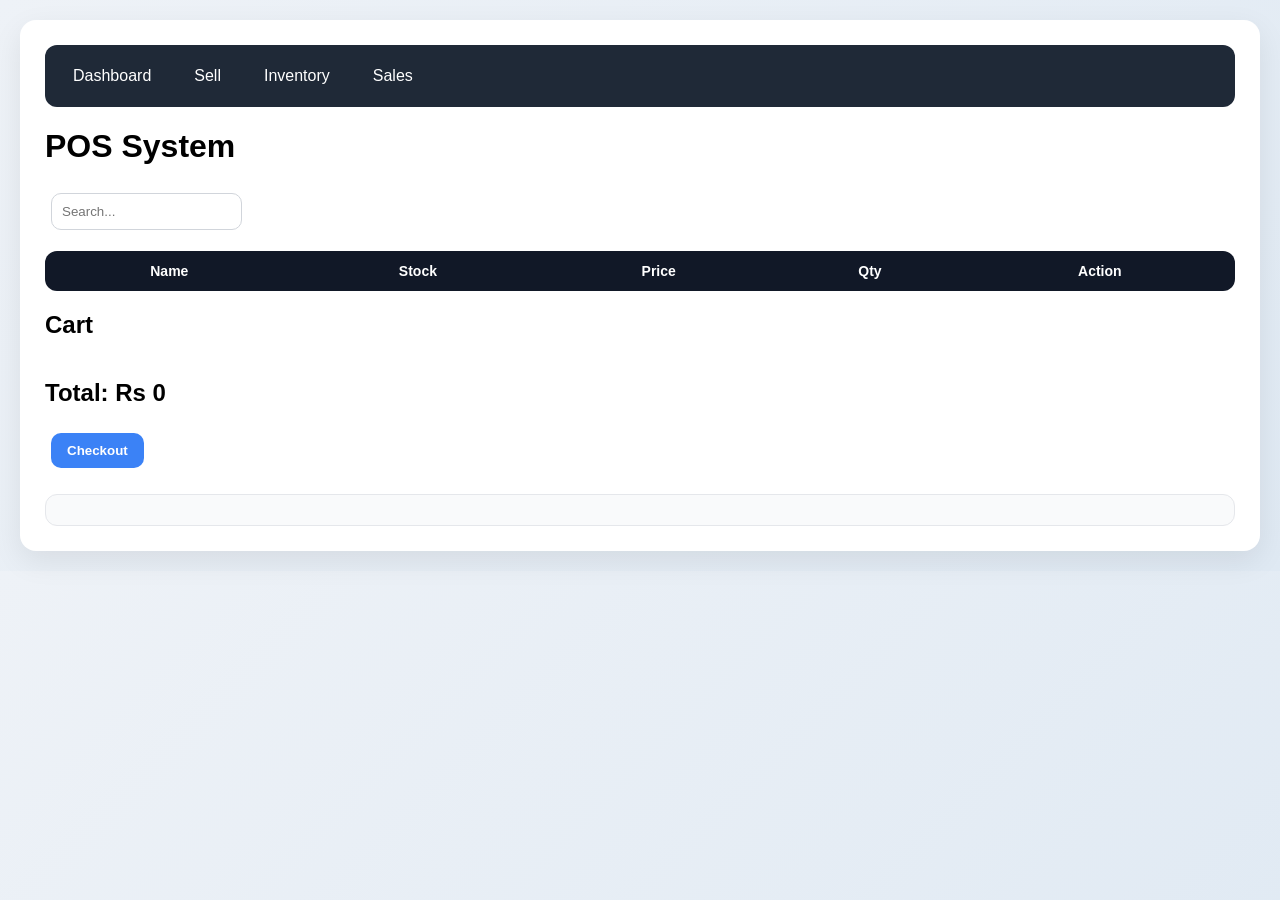
==== index.html @ e0dd8687 "Rename sell.html to index.html" ====
<!DOCTYPE html>
<html>
<head>
    <title>Sell</title>
    <link rel="stylesheet" href="style.css">
</head>
<body>

<div class="container">

    <div class="topnav">
        <a href="dashboard.html">Dashboard</a>
        <a href="sell.html">Sell</a>
        <a href="list.html">Inventory</a>
        <a href="sales.html">Sales</a>
    </div>

    <h1>POS System</h1>

    <input id="search" placeholder="Search..." oninput="searchItems()">

    <table>
        <thead>
            <tr>
                <th>Name</th>
                <th>Stock</th>
                <th>Price</th>
                <th>Qty</th>
                <th>Action</th>
            </tr>
        </thead>
        <tbody id="sellBody"></tbody>
    </table>

    <h2>Cart</h2>
    <table>
        <tbody id="cartBody"></tbody>
    </table>

    <h2 id="grandTotal">Total: Rs 0</h2>

    <button onclick="checkout()">Checkout</button>

    <div id="receipt"></div>

</div>

<script src="script.js"></script>
</body>
</html>
---- style.css ----
body{
    font-family: 'Segoe UI', Arial, sans-serif;
    background: linear-gradient(135deg, #eef2f7, #dfe9f3);
    margin:0;
    padding:20px;
}

/* MAIN CONTAINER */
.container{
    max-width:1200px;
    margin:auto;
    background:#ffffff;
    padding:25px;
    border-radius:16px;
    box-shadow:0 10px 30px rgba(0,0,0,0.08);
}

/* NAVBAR */
.topnav{
    background:#1f2937;
    padding:14px;
    border-radius:12px;
    margin-bottom:20px;
    display:flex;
    gap:15px;
    flex-wrap:wrap;
}

.topnav a{
    color:#ffffff;
    text-decoration:none;
    padding:8px 14px;
    border-radius:8px;
    transition:0.3s;
    font-weight:500;
}

.topnav a:hover{
    background:#3b82f6;
}

/* INPUTS */
input, select{
    padding:10px;
    margin:6px;
    border-radius:10px;
    border:1px solid #d1d5db;
    outline:none;
    transition:0.3s;
}

input:focus, select:focus{
    border-color:#3b82f6;
    box-shadow:0 0 5px rgba(59,130,246,0.3);
}

/* BUTTONS */
button{
    padding:10px 16px;
    margin:6px;
    border:none;
    border-radius:10px;
    cursor:pointer;
    background:#3b82f6;
    color:white;
    font-weight:600;
    transition:0.3s;
}

button:hover{
    background:#2563eb;
    transform:translateY(-2px);
}

/* DASHBOARD CARDS */
.dashboard-grid{
    display:grid;
    grid-template-columns:repeat(auto-fit,minmax(200px,1fr));
    gap:20px;
}

.card{
    background:linear-gradient(145deg,#ffffff,#f3f4f6);
    padding:20px;
    border-radius:14px;
    text-align:center;
    box-shadow:0 6px 18px rgba(0,0,0,0.06);
    transition:0.3s;
}

.card:hover{
    transform:translateY(-5px);
}

/* TABLES */
table{
    width:100%;
    border-collapse:collapse;
    margin-top:15px;
    overflow:hidden;
    border-radius:12px;
}

th{
    background:#111827;
    color:white;
    padding:12px;
    font-size:14px;
}

td{
    padding:12px;
    border-bottom:1px solid #e5e7eb;
    text-align:center;
}

/* ROW HOVER */
tr:hover{
    background:#f3f4f6;
}

/* 🔴 LOW STOCK STYLE (IMPORTANT) */
.low-stock{
    background:#fee2e2 !important;
    color:#b91c1c;
    font-weight:600;
}

/* RECEIPT BOX */
#receipt{
    margin-top:20px;
    padding:15px;
    border-radius:12px;
    background:#f9fafb;
    border:1px solid #e5e7eb;
}

/* SMALL SCREEN */
@media(max-width:700px){
    .topnav{
        flex-direction:column;
    }

    input{
        width:100%;
    }
}
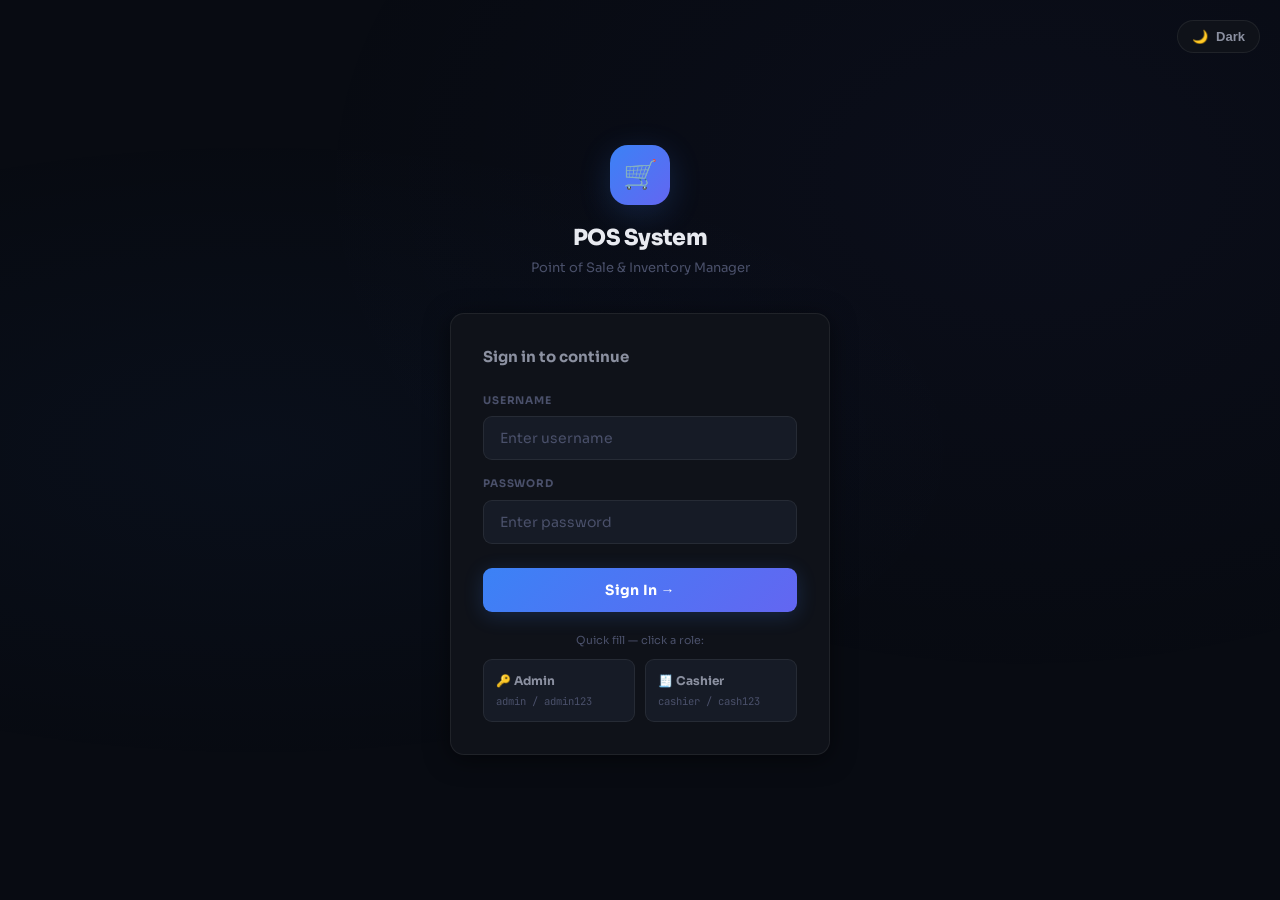
==== commit e3c224f5: "Rename login.html to index.html" ====
--- a/index.html
+++ b/index.html
@@ -1,50 +1,203 @@
-<!DOCTYPE html>
-<html>
-<head>
-    <title>Sell</title>
-    <link rel="stylesheet" href="style.css">
-</head>
-<body>
-
-<div class="container">
-
-    <div class="topnav">
-        <a href="dashboard.html">Dashboard</a>
-        <a href="sell.html">Sell</a>
-        <a href="list.html">Inventory</a>
-        <a href="sales.html">Sales</a>
-    </div>
-
-    <h1>POS System</h1>
-
-    <input id="search" placeholder="Search..." oninput="searchItems()">
-
-    <table>
-        <thead>
-            <tr>
-                <th>Name</th>
-                <th>Stock</th>
-                <th>Price</th>
-                <th>Qty</th>
-                <th>Action</th>
-            </tr>
-        </thead>
-        <tbody id="sellBody"></tbody>
-    </table>
-
-    <h2>Cart</h2>
-    <table>
-        <tbody id="cartBody"></tbody>
-    </table>
-
-    <h2 id="grandTotal">Total: Rs 0</h2>
-
-    <button onclick="checkout()">Checkout</button>
-
-    <div id="receipt"></div>
-
-</div>
-
-<script src="script.js"></script>
-</body>
-</html>
+<!DOCTYPE html>
+<html lang="en">
+<head>
+  <meta charset="UTF-8">
+  <meta name="viewport" content="width=device-width, initial-scale=1.0">
+  <title>POS Login</title>
+  <link rel="stylesheet" href="style.css">
+  <!-- Early theme: prevents flash on page load -->
+  <script>
+    (function(){
+      const t = localStorage.getItem('pos_theme') || 'dark';
+      if (t === 'light') document.documentElement.classList.add('light-early');
+    })();
+  </script>
+  <style>
+    html.light-early body { background: #f0f2f7; }
+
+    body {
+      display: flex; align-items: center; justify-content: center;
+      min-height: 100vh;
+    }
+
+    .login-wrap {
+      width: 100%; max-width: 420px; padding: 20px;
+      animation: pageIn 0.4s cubic-bezier(0.4,0,0.2,1) both;
+    }
+
+    .login-logo { text-align: center; margin-bottom: 36px; }
+
+    .login-logo .logo-box {
+      width: 60px; height: 60px;
+      background: linear-gradient(135deg, var(--accent), var(--accent2));
+      border-radius: 18px;
+      display: flex; align-items: center; justify-content: center;
+      font-size: 28px; margin: 0 auto 16px;
+      box-shadow: 0 8px 32px var(--accent-glow);
+      transition: box-shadow var(--transition);
+    }
+
+    .login-logo h1 { font-size: 22px; font-weight: 800; letter-spacing: -0.02em; }
+    .login-logo p { font-size: 13px; color: var(--text3); margin-top: 4px; }
+
+    .login-card {
+      background: var(--surface); border: 1px solid var(--border);
+      border-radius: var(--radius); padding: 32px;
+      box-shadow: var(--card-shadow);
+      transition: background var(--transition), border-color var(--transition), box-shadow var(--transition);
+    }
+
+    .login-card h2 { font-size: 15px; font-weight: 700; margin-bottom: 24px; color: var(--text2); }
+
+    .input-group { margin-bottom: 16px; }
+    .input-group label {
+      display: block; font-size: 10.5px; font-weight: 700;
+      text-transform: uppercase; letter-spacing: 0.08em;
+      color: var(--text3); margin-bottom: 8px;
+      transition: color var(--transition);
+    }
+    .input-group input { width: 100%; padding: 12px 16px; font-size: 14px; }
+
+    .login-btn {
+      width: 100%; padding: 13px;
+      background: linear-gradient(135deg, var(--accent), var(--accent2));
+      color: white; border: none; border-radius: var(--radius-sm);
+      font-family: 'Sora', sans-serif; font-size: 14px; font-weight: 700;
+      cursor: pointer; margin-top: 8px; transition: all 0.2s;
+      letter-spacing: 0.02em; box-shadow: 0 4px 20px var(--accent-glow);
+    }
+    .login-btn:hover { filter: brightness(1.08); transform: translateY(-1px); box-shadow: 0 8px 28px var(--accent-glow); }
+    .login-btn:active { transform: translateY(0); }
+
+    .login-error {
+      background: rgba(239,68,68,0.1); border: 1px solid rgba(239,68,68,0.25);
+      border-radius: var(--radius-sm); padding: 10px 14px; color: var(--danger);
+      font-size: 13px; margin-bottom: 16px; display: none;
+      animation: pageIn 0.2s ease;
+    }
+    .login-error.show { display: block; }
+
+    .hint-label { font-size: 11px; color: var(--text3); text-align: center; margin-top: 20px; margin-bottom: 10px; }
+
+    .hint-cards { display: grid; grid-template-columns: 1fr 1fr; gap: 10px; }
+
+    .hint-card {
+      background: var(--surface2); border: 1px solid var(--border);
+      border-radius: var(--radius-sm); padding: 12px; cursor: pointer;
+      transition: border-color 0.18s, background 0.18s;
+    }
+    .hint-card:hover { border-color: var(--accent); background: var(--accent-glow); }
+    .hint-card .role-name { font-size: 12px; font-weight: 700; color: var(--text2); margin-bottom: 4px; }
+    .hint-card .role-creds { font-family: 'JetBrains Mono', monospace; font-size: 10.5px; color: var(--text3); }
+
+    .theme-toggle-login {
+      position: fixed; top: 20px; right: 20px;
+      display: flex; align-items: center; gap: 8px;
+      padding: 8px 14px;
+      background: var(--surface); border: 1px solid var(--border);
+      border-radius: 99px; cursor: pointer;
+      transition: all var(--transition);
+      font-size: 13px; font-weight: 600; color: var(--text2);
+    }
+    .theme-toggle-login:hover { border-color: var(--accent); color: var(--accent); }
+
+    @media (max-width: 480px) {
+      .login-card { padding: 22px; }
+      .login-wrap { padding: 16px; }
+      .hint-cards { grid-template-columns: 1fr; }
+    }
+  </style>
+</head>
+<body>
+
+<button class="theme-toggle-login" onclick="toggleThemeLogin()">
+  <span id="themeIcon">🌙</span>
+  <span id="themeLabel">Dark</span>
+</button>
+
+<div class="login-wrap">
+  <div class="login-logo">
+    <div class="logo-box">🛒</div>
+    <h1>POS System</h1>
+    <p>Point of Sale &amp; Inventory Manager</p>
+  </div>
+
+  <div class="login-card">
+    <h2>Sign in to continue</h2>
+    <div class="login-error" id="loginError">Invalid username or password.</div>
+
+    <div class="input-group">
+      <label>Username</label>
+      <input type="text" id="loginId" placeholder="Enter username" autocomplete="username">
+    </div>
+
+    <div class="input-group">
+      <label>Password</label>
+      <input type="password" id="loginPass" placeholder="Enter password" autocomplete="current-password"
+             onkeydown="if(event.key==='Enter') doLogin()">
+    </div>
+
+    <button class="login-btn" onclick="doLogin()">Sign In →</button>
+
+    <div class="hint-label">Quick fill — click a role:</div>
+    <div class="hint-cards">
+      <div class="hint-card" onclick="fillCreds('admin','admin123')">
+        <div class="role-name">🔑 Admin</div>
+        <div class="role-creds">admin / admin123</div>
+      </div>
+      <div class="hint-card" onclick="fillCreds('cashier','cash123')">
+        <div class="role-name">🧾 Cashier</div>
+        <div class="role-creds">cashier / cash123</div>
+      </div>
+    </div>
+  </div>
+</div>
+
+<script src="auth.js"></script>
+<script>
+  // Sync toggle UI on load
+  (function() {
+    const saved = localStorage.getItem('pos_theme') || 'dark';
+    if (saved === 'light') document.body.classList.add('light');
+    syncLoginToggle(saved === 'light');
+  })();
+
+  function syncLoginToggle(isLight) {
+    const icon = document.getElementById('themeIcon');
+    const label = document.getElementById('themeLabel');
+    if (icon) icon.textContent = isLight ? '☀️' : '🌙';
+    if (label) label.textContent = isLight ? 'Light' : 'Dark';
+  }
+
+  function toggleThemeLogin() {
+    const isLight = document.body.classList.toggle('light');
+    localStorage.setItem('pos_theme', isLight ? 'light' : 'dark');
+    syncLoginToggle(isLight);
+  }
+
+  // Redirect if already logged in
+  const existing = authGetUser();
+  if (existing) {
+    window.location.href = existing.role === 'cashier' ? 'sell.html' : 'dashboard.html';
+  }
+
+  function fillCreds(id, pass) {
+    document.getElementById('loginId').value = id;
+    document.getElementById('loginPass').value = pass;
+  }
+
+  function doLogin() {
+    const id = document.getElementById('loginId').value.trim();
+    const pass = document.getElementById('loginPass').value;
+    const err = document.getElementById('loginError');
+    const user = authLogin(id, pass);
+    if (user) {
+      window.location.href = user.role === 'cashier' ? 'sell.html' : 'dashboard.html';
+    } else {
+      err.classList.add('show');
+      setTimeout(() => err.classList.remove('show'), 3000);
+    }
+  }
+</script>
+</body>
+</html>
--- a/style.css
+++ b/style.css
@@ -1,147 +1,731 @@
-body{
-    font-family: 'Segoe UI', Arial, sans-serif;
-    background: linear-gradient(135deg, #eef2f7, #dfe9f3);
-    margin:0;
-    padding:20px;
-}
-
-/* MAIN CONTAINER */
-.container{
-    max-width:1200px;
-    margin:auto;
-    background:#ffffff;
-    padding:25px;
-    border-radius:16px;
-    box-shadow:0 10px 30px rgba(0,0,0,0.08);
-}
-
-/* NAVBAR */
-.topnav{
-    background:#1f2937;
-    padding:14px;
-    border-radius:12px;
-    margin-bottom:20px;
-    display:flex;
-    gap:15px;
-    flex-wrap:wrap;
-}
-
-.topnav a{
-    color:#ffffff;
-    text-decoration:none;
-    padding:8px 14px;
-    border-radius:8px;
-    transition:0.3s;
-    font-weight:500;
-}
-
-.topnav a:hover{
-    background:#3b82f6;
-}
-
-/* INPUTS */
-input, select{
-    padding:10px;
-    margin:6px;
-    border-radius:10px;
-    border:1px solid #d1d5db;
-    outline:none;
-    transition:0.3s;
-}
-
-input:focus, select:focus{
-    border-color:#3b82f6;
-    box-shadow:0 0 5px rgba(59,130,246,0.3);
-}
-
-/* BUTTONS */
-button{
-    padding:10px 16px;
-    margin:6px;
-    border:none;
-    border-radius:10px;
-    cursor:pointer;
-    background:#3b82f6;
-    color:white;
-    font-weight:600;
-    transition:0.3s;
-}
-
-button:hover{
-    background:#2563eb;
-    transform:translateY(-2px);
-}
-
-/* DASHBOARD CARDS */
-.dashboard-grid{
-    display:grid;
-    grid-template-columns:repeat(auto-fit,minmax(200px,1fr));
-    gap:20px;
-}
-
-.card{
-    background:linear-gradient(145deg,#ffffff,#f3f4f6);
-    padding:20px;
-    border-radius:14px;
-    text-align:center;
-    box-shadow:0 6px 18px rgba(0,0,0,0.06);
-    transition:0.3s;
-}
-
-.card:hover{
-    transform:translateY(-5px);
-}
-
-/* TABLES */
-table{
-    width:100%;
-    border-collapse:collapse;
-    margin-top:15px;
-    overflow:hidden;
-    border-radius:12px;
-}
-
-th{
-    background:#111827;
-    color:white;
-    padding:12px;
-    font-size:14px;
-}
-
-td{
-    padding:12px;
-    border-bottom:1px solid #e5e7eb;
-    text-align:center;
-}
-
-/* ROW HOVER */
-tr:hover{
-    background:#f3f4f6;
-}
-
-/* 🔴 LOW STOCK STYLE (IMPORTANT) */
-.low-stock{
-    background:#fee2e2 !important;
-    color:#b91c1c;
-    font-weight:600;
-}
-
-/* RECEIPT BOX */
-#receipt{
-    margin-top:20px;
-    padding:15px;
-    border-radius:12px;
-    background:#f9fafb;
-    border:1px solid #e5e7eb;
-}
-
-/* SMALL SCREEN */
-@media(max-width:700px){
-    .topnav{
-        flex-direction:column;
-    }
-
-    input{
-        width:100%;
-    }
-}+@import url('https://fonts.googleapis.com/css2?family=Sora:wght@300;400;500;600;700&family=JetBrains+Mono:wght@400;500&display=swap');
+
+/* ─── EARLY THEME FLASH PREVENTION ─── */
+html.light-early body,
+html.light-early {
+  background: #f0f2f7 !important;
+  color: #0f1219 !important;
+}
+
+/* ─── THEME TOKENS ─── */
+:root {
+  --bg: #080b12;
+  --bg-pattern: radial-gradient(ellipse at 20% 50%, rgba(59,130,246,0.04) 0%, transparent 50%),
+                radial-gradient(ellipse at 80% 20%, rgba(99,102,241,0.04) 0%, transparent 50%);
+  --surface: #0f1219;
+  --surface2: #161b26;
+  --surface3: #1d2333;
+  --border: rgba(255,255,255,0.07);
+  --border-hover: rgba(255,255,255,0.14);
+  --accent: #3b82f6;
+  --accent2: #6366f1;
+  --accent-glow: rgba(59,130,246,0.2);
+  --success: #10b981;
+  --danger: #ef4444;
+  --warn: #f59e0b;
+  --text: #e8eaf0;
+  --text2: #8b90a0;
+  --text3: #4a506a;
+  --card-shadow: 0 4px 24px rgba(0,0,0,0.5);
+  --radius: 14px;
+  --radius-sm: 9px;
+  --sidebar-w: 236px;
+  --topbar-h: 64px;
+  --transition: 0.22s cubic-bezier(0.4,0,0.2,1);
+}
+
+/* ─── LIGHT MODE ─── */
+body.light {
+  --bg: #f0f2f7;
+  --bg-pattern: radial-gradient(ellipse at 20% 50%, rgba(59,130,246,0.06) 0%, transparent 50%);
+  --surface: #ffffff;
+  --surface2: #f4f6fb;
+  --surface3: #eaecf5;
+  --border: rgba(0,0,0,0.08);
+  --border-hover: rgba(0,0,0,0.15);
+  --accent: #2563eb;
+  --accent2: #4f46e5;
+  --accent-glow: rgba(37,99,235,0.15);
+  --success: #059669;
+  --danger: #dc2626;
+  --warn: #d97706;
+  --text: #0f1219;
+  --text2: #4b5468;
+  --text3: #9aa2b8;
+  --card-shadow: 0 2px 16px rgba(0,0,0,0.08);
+}
+
+*, *::before, *::after { box-sizing: border-box; margin: 0; padding: 0; }
+html { scroll-behavior: smooth; }
+
+body {
+  font-family: 'Sora', sans-serif;
+  background: var(--bg);
+  color: var(--text);
+  min-height: 100vh;
+  line-height: 1.5;
+  transition: background var(--transition), color var(--transition);
+}
+
+body::before {
+  content: '';
+  position: fixed; inset: 0;
+  background: var(--bg-pattern);
+  pointer-events: none; z-index: 0;
+}
+
+/* ─── SCROLLBAR ─── */
+::-webkit-scrollbar { width: 5px; height: 5px; }
+::-webkit-scrollbar-track { background: transparent; }
+::-webkit-scrollbar-thumb { background: var(--border-hover); border-radius: 99px; }
+::-webkit-scrollbar-thumb:hover { background: var(--text3); }
+
+/* ─── LAYOUT ─── */
+.app-shell { display: flex; min-height: 100vh; position: relative; z-index: 1; }
+
+/* ─── SIDEBAR OVERLAY ─── */
+.sidebar-overlay {
+  display: none;
+  position: fixed; inset: 0;
+  background: rgba(0,0,0,0.55);
+  z-index: 99;
+  backdrop-filter: blur(3px);
+  opacity: 0;
+  transition: opacity var(--transition);
+}
+.sidebar-overlay.active { opacity: 1; }
+
+/* ─── SIDEBAR ─── */
+.sidebar {
+  width: var(--sidebar-w);
+  flex-shrink: 0;
+  background: var(--surface);
+  border-right: 1px solid var(--border);
+  display: flex;
+  flex-direction: column;
+  position: fixed;
+  top: 0; left: 0; bottom: 0;
+  z-index: 100;
+  transition: transform var(--transition), box-shadow var(--transition), background var(--transition), border-color var(--transition);
+  will-change: transform;
+}
+
+.sidebar-logo {
+  padding: 24px 20px 18px;
+  border-bottom: 1px solid var(--border);
+  display: flex; align-items: center; gap: 12px;
+  transition: border-color var(--transition);
+  flex-shrink: 0;
+}
+
+.logo-icon {
+  width: 38px; height: 38px;
+  background: linear-gradient(135deg, var(--accent), var(--accent2));
+  border-radius: 11px;
+  display: flex; align-items: center; justify-content: center;
+  font-size: 18px; flex-shrink: 0;
+  box-shadow: 0 4px 16px var(--accent-glow);
+  transition: box-shadow var(--transition);
+}
+
+.sidebar-logo-text h2 { font-size: 14px; font-weight: 700; letter-spacing: 0.02em; color: var(--text); transition: color var(--transition); }
+.sidebar-logo-text p { font-size: 10.5px; color: var(--text3); font-family: 'JetBrains Mono', monospace; margin-top: 1px; transition: color var(--transition); }
+
+.sidebar-nav {
+  flex: 1; padding: 14px 10px;
+  display: flex; flex-direction: column; gap: 2px;
+  overflow-y: auto;
+}
+
+.nav-label {
+  font-size: 9.5px; font-weight: 700;
+  text-transform: uppercase; letter-spacing: 0.12em;
+  color: var(--text3); padding: 10px 12px 5px;
+  transition: color var(--transition);
+}
+
+.nav-link {
+  display: flex; align-items: center; gap: 10px;
+  padding: 10px 13px; border-radius: var(--radius-sm);
+  color: var(--text2); text-decoration: none;
+  font-size: 13.5px; font-weight: 500;
+  transition: background var(--transition), color var(--transition), transform 0.15s;
+  cursor: pointer; border: none; background: none;
+  width: 100%; text-align: left; position: relative; overflow: hidden;
+}
+
+.nav-link .icon { font-size: 16px; flex-shrink: 0; transition: transform 0.2s; }
+
+.nav-link::before {
+  content: ''; position: absolute;
+  left: 0; top: 50%; transform: translateY(-50%);
+  width: 3px; height: 0;
+  background: linear-gradient(to bottom, var(--accent), var(--accent2));
+  border-radius: 0 3px 3px 0;
+  transition: height var(--transition);
+}
+
+.nav-link:hover { background: rgba(59,130,246,0.08); color: var(--text); }
+.nav-link:hover .icon { transform: translateX(1px); }
+.nav-link.active { background: rgba(59,130,246,0.12); color: var(--accent); font-weight: 600; }
+.nav-link.active::before { height: 60%; }
+
+.sidebar-footer {
+  padding: 14px 10px;
+  border-top: 1px solid var(--border);
+  transition: border-color var(--transition);
+  flex-shrink: 0;
+}
+
+/* ─── THEME TOGGLE ─── */
+.theme-toggle-wrap {
+  padding: 10px;
+  border-bottom: 1px solid var(--border);
+  transition: border-color var(--transition);
+  flex-shrink: 0;
+}
+
+.theme-toggle {
+  display: flex; align-items: center; gap: 10px;
+  padding: 9px 13px; border-radius: var(--radius-sm);
+  cursor: pointer; border: 1px solid var(--border);
+  background: var(--surface2); width: 100%;
+  transition: all var(--transition);
+}
+.theme-toggle:hover { border-color: var(--accent); background: var(--accent-glow); }
+
+.toggle-track {
+  width: 36px; height: 20px; background: var(--surface3);
+  border-radius: 99px; position: relative;
+  transition: background var(--transition); flex-shrink: 0;
+  border: 1px solid var(--border);
+}
+
+.toggle-thumb {
+  position: absolute; top: 2px; left: 2px;
+  width: 14px; height: 14px; background: var(--text3);
+  border-radius: 99px;
+  transition: transform 0.25s cubic-bezier(0.34,1.56,0.64,1), background 0.2s;
+}
+
+body.light .toggle-track { background: var(--accent); border-color: var(--accent); }
+body.light .toggle-thumb { background: white; transform: translateX(16px); }
+
+.toggle-label { font-size: 12.5px; font-weight: 600; color: var(--text2); flex: 1; transition: color var(--transition); }
+.toggle-icon { font-size: 15px; }
+
+.user-badge {
+  display: flex; align-items: center; gap: 10px;
+  padding: 10px 12px; background: var(--surface2);
+  border-radius: var(--radius-sm); border: 1px solid var(--border);
+  transition: all var(--transition);
+}
+
+.user-avatar {
+  width: 32px; height: 32px; border-radius: 9px;
+  display: flex; align-items: center; justify-content: center;
+  font-size: 13px; font-weight: 700; flex-shrink: 0;
+}
+.user-avatar.admin { background: linear-gradient(135deg,#6366f1,#8b5cf6); }
+.user-avatar.cashier { background: linear-gradient(135deg,#10b981,#059669); }
+
+.user-info { flex: 1; min-width: 0; }
+.user-info strong { display: block; font-size: 12px; font-weight: 600; color: var(--text); overflow: hidden; text-overflow: ellipsis; white-space: nowrap; }
+.user-info span { font-size: 10px; color: var(--text3); text-transform: capitalize; }
+
+.logout-btn {
+  background: none; border: none; color: var(--text3);
+  cursor: pointer; font-size: 16px; padding: 5px;
+  border-radius: 6px; transition: color 0.2s, background 0.2s; flex-shrink: 0;
+}
+.logout-btn:hover { color: var(--danger); background: rgba(239,68,68,0.1); }
+
+/* ─── MAIN CONTENT ─── */
+.main-content {
+  margin-left: var(--sidebar-w);
+  flex: 1; display: flex; flex-direction: column; min-width: 0;
+  transition: margin-left var(--transition);
+}
+
+/* ─── TOPBAR ─── */
+.topbar {
+  border-bottom: 1px solid var(--border);
+  padding: 0 28px;
+  height: var(--topbar-h);
+  display: flex; align-items: center; justify-content: space-between;
+  position: sticky; top: 0; z-index: 50;
+  transition: background var(--transition), border-color var(--transition);
+  backdrop-filter: blur(12px);
+  background: color-mix(in srgb, var(--surface) 90%, transparent);
+}
+
+.topbar-left { display: flex; align-items: center; gap: 14px; }
+
+/* ─── HAMBURGER ─── */
+.hamburger {
+  display: none; flex-direction: column; gap: 5px;
+  cursor: pointer; padding: 8px; border-radius: var(--radius-sm);
+  border: 1px solid var(--border); background: var(--surface2);
+  transition: all var(--transition);
+}
+.hamburger:hover { border-color: var(--accent); background: var(--accent-glow); }
+
+.hamburger span {
+  display: block; width: 18px; height: 2px;
+  background: var(--text2); border-radius: 2px;
+  transition: transform 0.3s cubic-bezier(0.4,0,0.2,1), opacity 0.25s, background 0.2s;
+  transform-origin: center;
+}
+
+.hamburger.open span:nth-child(1) { transform: translateY(7px) rotate(45deg); background: var(--accent); }
+.hamburger.open span:nth-child(2) { opacity: 0; transform: scaleX(0); }
+.hamburger.open span:nth-child(3) { transform: translateY(-7px) rotate(-45deg); background: var(--accent); }
+
+.topbar h1 { font-size: 17px; font-weight: 700; letter-spacing: -0.01em; white-space: nowrap; }
+
+.topbar-right { display: flex; align-items: center; gap: 12px; }
+
+.topbar-meta {
+  font-size: 11.5px; color: var(--text3);
+  font-family: 'JetBrains Mono', monospace;
+  background: var(--surface2); padding: 5px 12px;
+  border-radius: 99px; border: 1px solid var(--border);
+  white-space: nowrap;
+}
+
+/* ─── PAGE BODY ─── */
+.page-body {
+  padding: 28px;
+  flex: 1;
+  animation: pageIn 0.35s cubic-bezier(0.4,0,0.2,1) both;
+}
+
+@keyframes pageIn {
+  from { opacity: 0; transform: translateY(10px); }
+  to { opacity: 1; transform: translateY(0); }
+}
+
+/* ─── CARDS ─── */
+.card {
+  background: var(--surface); border: 1px solid var(--border);
+  border-radius: var(--radius); padding: 24px;
+  box-shadow: var(--card-shadow);
+  transition: background var(--transition), border-color var(--transition), box-shadow var(--transition);
+}
+
+.stat-grid {
+  display: grid;
+  grid-template-columns: repeat(auto-fit, minmax(185px, 1fr));
+  gap: 14px; margin-bottom: 28px;
+}
+
+.stat-card {
+  background: var(--surface); border: 1px solid var(--border);
+  border-radius: var(--radius); padding: 20px;
+  position: relative; overflow: hidden;
+  transition: transform 0.22s cubic-bezier(0.34,1.56,0.64,1), box-shadow 0.22s, background var(--transition), border-color var(--transition);
+  animation: cardIn 0.4s cubic-bezier(0.4,0,0.2,1) both;
+}
+
+.stat-card:nth-child(1) { animation-delay: 0.05s; }
+.stat-card:nth-child(2) { animation-delay: 0.1s; }
+.stat-card:nth-child(3) { animation-delay: 0.15s; }
+.stat-card:nth-child(4) { animation-delay: 0.2s; }
+
+@keyframes cardIn {
+  from { opacity: 0; transform: translateY(16px) scale(0.97); }
+  to { opacity: 1; transform: translateY(0) scale(1); }
+}
+
+.stat-card::before {
+  content: ''; position: absolute; top: 0; left: 0; right: 0;
+  height: 3px; transition: height 0.22s;
+}
+.stat-card::after {
+  content: ''; position: absolute; inset: 0; opacity: 0;
+  transition: opacity 0.22s; border-radius: inherit;
+}
+
+.stat-card.blue::before { background: linear-gradient(90deg, var(--accent), var(--accent2)); }
+.stat-card.blue::after { background: linear-gradient(135deg, rgba(59,130,246,0.04) 0%, transparent 60%); }
+.stat-card.green::before { background: linear-gradient(90deg, #10b981, #34d399); }
+.stat-card.green::after { background: linear-gradient(135deg, rgba(16,185,129,0.04) 0%, transparent 60%); }
+.stat-card.yellow::before { background: linear-gradient(90deg, #f59e0b, #fbbf24); }
+.stat-card.yellow::after { background: linear-gradient(135deg, rgba(245,158,11,0.04) 0%, transparent 60%); }
+.stat-card.red::before { background: linear-gradient(90deg, #ef4444, #f87171); }
+.stat-card.red::after { background: linear-gradient(135deg, rgba(239,68,68,0.04) 0%, transparent 60%); }
+
+.stat-card:hover { transform: translateY(-3px); box-shadow: 0 12px 36px rgba(0,0,0,0.35); }
+.stat-card:hover::before { height: 4px; }
+.stat-card:hover::after { opacity: 1; }
+
+.stat-label {
+  font-size: 10.5px; font-weight: 700; text-transform: uppercase;
+  letter-spacing: 0.1em; color: var(--text3); margin-bottom: 10px;
+  transition: color var(--transition);
+}
+.stat-value {
+  font-size: 26px; font-weight: 700;
+  font-family: 'JetBrains Mono', monospace;
+  letter-spacing: -0.03em; color: var(--text);
+  transition: color var(--transition);
+}
+.stat-icon {
+  position: absolute; top: 18px; right: 18px;
+  font-size: 24px; opacity: 0.12;
+  transition: opacity 0.22s, transform 0.22s;
+}
+.stat-card:hover .stat-icon { opacity: 0.2; transform: scale(1.1) rotate(-5deg); }
+
+/* ─── INPUTS ─── */
+.form-row {
+  display: flex; flex-wrap: wrap; gap: 10px;
+  margin-bottom: 16px; align-items: flex-end;
+}
+.form-group { display: flex; flex-direction: column; gap: 6px; min-width: 0; }
+.form-group label {
+  font-size: 10.5px; font-weight: 700; text-transform: uppercase;
+  letter-spacing: 0.08em; color: var(--text3); white-space: nowrap;
+  transition: color var(--transition);
+}
+
+input, select {
+  background: var(--surface2); border: 1px solid var(--border);
+  border-radius: var(--radius-sm); padding: 10px 14px;
+  color: var(--text); font-family: 'Sora', sans-serif;
+  font-size: 13.5px; outline: none; min-width: 0; width: 100%;
+  transition: border-color 0.18s, box-shadow 0.18s, background var(--transition), color var(--transition);
+}
+input:focus, select:focus {
+  border-color: var(--accent); box-shadow: 0 0 0 3px var(--accent-glow);
+}
+input::placeholder { color: var(--text3); }
+select option { background: var(--surface2); color: var(--text); }
+
+/* ─── BUTTONS ─── */
+.btn {
+  display: inline-flex; align-items: center; gap: 7px;
+  padding: 10px 18px; border: none; border-radius: var(--radius-sm);
+  cursor: pointer; font-family: 'Sora', sans-serif;
+  font-size: 13px; font-weight: 600;
+  transition: all 0.18s cubic-bezier(0.4,0,0.2,1);
+  white-space: nowrap; letter-spacing: 0.01em;
+  position: relative; overflow: hidden; flex-shrink: 0;
+}
+.btn::after { content: ''; position: absolute; inset: 0; background: rgba(255,255,255,0.1); opacity: 0; transition: opacity 0.15s; }
+.btn:active::after { opacity: 1; }
+
+.btn-primary { background: linear-gradient(135deg, var(--accent), var(--accent2)); color: white; box-shadow: 0 2px 12px var(--accent-glow); }
+.btn-primary:hover { transform: translateY(-1px); box-shadow: 0 4px 20px var(--accent-glow); filter: brightness(1.08); }
+.btn-primary:active { transform: translateY(0); }
+.btn-primary:disabled { opacity: 0.5; cursor: not-allowed; transform: none; filter: none; }
+
+.btn-success { background: linear-gradient(135deg, #10b981, #059669); color: white; box-shadow: 0 2px 12px rgba(16,185,129,0.2); }
+.btn-success:hover { transform: translateY(-1px); filter: brightness(1.08); }
+
+.btn-danger { background: rgba(239,68,68,0.1); color: var(--danger); border: 1px solid rgba(239,68,68,0.2); }
+.btn-danger:hover { background: var(--danger); color: white; border-color: var(--danger); transform: translateY(-1px); }
+
+.btn-ghost { background: var(--surface2); color: var(--text2); border: 1px solid var(--border); }
+.btn-ghost:hover { border-color: var(--accent); color: var(--accent); background: var(--accent-glow); }
+
+.btn-sm { padding: 6px 12px; font-size: 12px; gap: 5px; }
+
+/* ─── TABLES ─── */
+.table-wrap {
+  background: var(--surface); border: 1px solid var(--border);
+  border-radius: var(--radius); overflow: hidden;
+  transition: background var(--transition), border-color var(--transition);
+}
+
+/* Horizontal scroll on small screens */
+.table-scroll { overflow-x: auto; -webkit-overflow-scrolling: touch; }
+
+table { width: 100%; border-collapse: collapse; min-width: 500px; }
+
+thead tr { background: var(--surface2); }
+th {
+  padding: 12px 16px; font-size: 10px; font-weight: 700;
+  text-transform: uppercase; letter-spacing: 0.1em; color: var(--text3);
+  text-align: left; border-bottom: 1px solid var(--border); white-space: nowrap;
+  transition: color var(--transition), border-color var(--transition);
+}
+td {
+  padding: 11px 16px; font-size: 13.5px; color: var(--text2);
+  border-bottom: 1px solid var(--border); transition: color var(--transition);
+}
+td:last-child, th:last-child { border-right: none; }
+tr:last-child td { border-bottom: none; }
+tbody tr { transition: background var(--transition); }
+tbody tr:hover { background: rgba(59,130,246,0.04); }
+
+.low-stock td { color: var(--warn); }
+.low-stock { background: rgba(245,158,11,0.04) !important; }
+
+/* ─── BADGES ─── */
+.badge {
+  display: inline-flex; align-items: center;
+  padding: 3px 9px; border-radius: 99px;
+  font-size: 10.5px; font-weight: 700; letter-spacing: 0.03em;
+}
+.badge-blue { background: rgba(59,130,246,0.12); color: var(--accent); }
+.badge-green { background: rgba(16,185,129,0.12); color: var(--success); }
+.badge-red { background: rgba(239,68,68,0.12); color: var(--danger); }
+.badge-yellow { background: rgba(245,158,11,0.12); color: var(--warn); }
+
+/* ─── SECTION TITLE ─── */
+.section-title {
+  font-size: 11px; font-weight: 700; text-transform: uppercase;
+  letter-spacing: 0.1em; color: var(--text3); margin-bottom: 14px;
+  display: flex; align-items: center; gap: 10px;
+  transition: color var(--transition);
+}
+.section-title::after {
+  content: ''; flex: 1; height: 1px; background: var(--border);
+  transition: background var(--transition);
+}
+
+/* ─── TOAST ─── */
+#toast {
+  position: fixed; bottom: 28px; right: 28px;
+  background: var(--surface); border: 1px solid var(--border);
+  border-radius: var(--radius-sm); padding: 13px 18px;
+  font-size: 13px; font-weight: 500; color: var(--text);
+  box-shadow: 0 8px 40px rgba(0,0,0,0.35);
+  z-index: 9999; display: flex; align-items: center; gap: 9px;
+  pointer-events: none; opacity: 0;
+  transform: translateY(12px) scale(0.96);
+  transition: opacity 0.22s, transform 0.28s cubic-bezier(0.34,1.56,0.64,1);
+  max-width: 340px;
+}
+#toast.show { opacity: 1; transform: translateY(0) scale(1); pointer-events: auto; }
+.toast-icon {
+  width: 20px; height: 20px; border-radius: 50%;
+  display: flex; align-items: center; justify-content: center;
+  font-size: 11px; flex-shrink: 0; font-weight: 700;
+}
+#toast.success { border-color: var(--success); }
+#toast.success .toast-icon { background: rgba(16,185,129,0.15); color: var(--success); }
+#toast.error { border-color: var(--danger); }
+#toast.error .toast-icon { background: rgba(239,68,68,0.15); color: var(--danger); }
+
+/* ─── EMPTY STATE ─── */
+.empty-state { text-align: center; padding: 52px 24px; color: var(--text3); }
+.empty-state .empty-icon { font-size: 38px; margin-bottom: 12px; opacity: 0.6; }
+.empty-state p { font-size: 13px; font-weight: 500; }
+
+/* ─── MODAL ─── */
+.modal-overlay {
+  position: fixed; inset: 0; background: rgba(0,0,0,0.6);
+  display: flex; align-items: center; justify-content: center;
+  z-index: 1000; backdrop-filter: blur(6px);
+  opacity: 0; pointer-events: none; transition: opacity 0.22s;
+  padding: 20px;
+}
+.modal-overlay.open { opacity: 1; pointer-events: all; }
+
+.modal {
+  background: var(--surface); border: 1px solid var(--border);
+  border-radius: var(--radius); padding: 28px;
+  width: 100%; max-width: 480px;
+  box-shadow: 0 32px 80px rgba(0,0,0,0.5);
+  transform: scale(0.93) translateY(12px);
+  transition: transform 0.28s cubic-bezier(0.34,1.56,0.64,1), background var(--transition);
+  max-height: 90vh; overflow-y: auto;
+}
+.modal-overlay.open .modal { transform: scale(1) translateY(0); }
+.modal h3 { font-size: 16px; font-weight: 700; margin-bottom: 20px; }
+.modal-actions { display: flex; gap: 10px; margin-top: 20px; justify-content: flex-end; flex-wrap: wrap; }
+
+/* ─── RECEIPT ─── */
+.receipt-card {
+  background: var(--surface2); border: 1px solid var(--border);
+  border-radius: var(--radius); padding: 18px;
+  font-family: 'JetBrains Mono', monospace; font-size: 12.5px;
+  transition: background var(--transition), border-color var(--transition);
+}
+.receipt-card hr { border: none; border-top: 1px dashed var(--border); margin: 12px 0; }
+.receipt-row { display: flex; justify-content: space-between; margin-bottom: 6px; gap: 12px; }
+.receipt-row span:first-child { flex: 1; min-width: 0; overflow: hidden; text-overflow: ellipsis; white-space: nowrap; }
+.receipt-total { font-size: 15px; font-weight: 700; color: var(--success); }
+
+/* ─── SELL PAGE LAYOUT ─── */
+.sell-layout {
+  display: grid;
+  grid-template-columns: 1fr 340px;
+  gap: 20px;
+  align-items: start;
+}
+
+.cart-panel {
+  background: var(--surface); border: 1px solid var(--border);
+  border-radius: var(--radius);
+  position: sticky; top: calc(var(--topbar-h) + 20px);
+  transition: background var(--transition), border-color var(--transition);
+  box-shadow: var(--card-shadow);
+}
+
+.cart-header {
+  padding: 16px 20px; border-bottom: 1px solid var(--border);
+  display: flex; align-items: center; justify-content: space-between;
+  transition: border-color var(--transition);
+}
+.cart-header h3 { font-size: 14px; font-weight: 700; }
+
+.cart-items {
+  padding: 10px; min-height: 200px; max-height: 360px; overflow-y: auto;
+}
+
+.cart-item {
+  display: flex; align-items: center; justify-content: space-between;
+  padding: 10px; border-radius: var(--radius-sm);
+  transition: background var(--transition);
+  animation: cartItemIn 0.22s cubic-bezier(0.4,0,0.2,1) both;
+  gap: 8px;
+}
+@keyframes cartItemIn {
+  from { opacity: 0; transform: translateX(8px); }
+  to { opacity: 1; transform: translateX(0); }
+}
+.cart-item:hover { background: var(--surface2); }
+.cart-item-name { font-size: 13px; font-weight: 600; color: var(--text); }
+.cart-item-qty { font-size: 11.5px; color: var(--text3); margin-top: 1px; }
+.cart-item-price { font-family: 'JetBrains Mono', monospace; font-size: 13.5px; color: var(--success); white-space: nowrap; }
+.cart-item-remove {
+  background: none; border: none; color: var(--text3);
+  cursor: pointer; padding: 5px; border-radius: 5px;
+  font-size: 12px; transition: color 0.15s, background 0.15s; line-height: 1; flex-shrink: 0;
+}
+.cart-item-remove:hover { color: var(--danger); background: rgba(239,68,68,0.1); }
+
+.cart-footer {
+  padding: 14px 20px; border-top: 1px solid var(--border);
+  transition: border-color var(--transition);
+}
+.cart-total-row { display: flex; justify-content: space-between; align-items: center; margin-bottom: 14px; }
+.cart-total-label { font-size: 11px; color: var(--text3); font-weight: 700; text-transform: uppercase; letter-spacing: 0.08em; }
+.cart-total-value { font-size: 22px; font-weight: 700; font-family: 'JetBrains Mono', monospace; color: var(--success); }
+
+/* ─── FILTER BAR ─── */
+.filter-bar {
+  display: flex; gap: 10px; flex-wrap: wrap;
+  margin-bottom: 18px; align-items: flex-end;
+}
+.filter-bar input, .filter-bar select { flex: 1 1 160px; min-width: 120px; max-width: 260px; }
+
+/* ─── RESPONSIVE: Tablet Landscape (769px–1024px) ─── */
+@media (min-width: 769px) and (max-width: 1024px) {
+  :root { --sidebar-w: 200px; }
+
+  .page-body { padding: 20px; }
+
+  .sell-layout { grid-template-columns: 1fr 290px; }
+
+  .stat-grid { grid-template-columns: repeat(2, 1fr); }
+
+  .topbar { padding: 0 20px; }
+
+  .stat-value { font-size: 22px; }
+
+  .cart-drag-handle { display: none; }
+}
+
+/* ─── RESPONSIVE: Mobile & Tablet Portrait (≤768px) ─── */
+@media (max-width: 768px) {
+  .sidebar {
+    transform: translateX(-100%);
+    box-shadow: none;
+  }
+  .sidebar.mobile-open {
+    transform: translateX(0);
+    box-shadow: 4px 0 40px rgba(0,0,0,0.4);
+  }
+
+  .sidebar-overlay { display: block; }
+  .main-content { margin-left: 0; }
+  .hamburger { display: flex; }
+  .topbar-meta { display: none; }
+  .topbar { padding: 0 16px; }
+
+  .page-body { padding: 16px; }
+
+  /* Stats: 2 columns on tablet portrait */
+  .stat-grid { grid-template-columns: 1fr 1fr; gap: 10px; margin-bottom: 20px; }
+  .stat-value { font-size: 20px; }
+  .stat-label { font-size: 10px; }
+
+  /* Tables scroll horizontally */
+  .table-wrap { overflow-x: auto; -webkit-overflow-scrolling: touch; border-radius: var(--radius); }
+  table { min-width: 520px; }
+
+  /* Filter bar stacks on small screens */
+  .filter-bar { gap: 8px; }
+  .filter-bar input, .filter-bar select { flex: 1 1 140px; max-width: 100%; }
+
+  /* Card padding tighter */
+  .card { padding: 16px; }
+
+  /* Sell page: cart becomes bottom drawer */
+  .sell-layout { grid-template-columns: 1fr; }
+
+  .cart-panel {
+    position: fixed; bottom: 0; left: 0; right: 0;
+    border-radius: var(--radius) var(--radius) 0 0;
+    z-index: 80;
+    transform: translateY(calc(100% - 68px));
+    transition: transform 0.32s cubic-bezier(0.4,0,0.2,1);
+    box-shadow: 0 -4px 32px rgba(0,0,0,0.3);
+    max-height: 85vh;
+    overflow: hidden;
+    display: flex;
+    flex-direction: column;
+  }
+  .cart-panel.cart-expanded { transform: translateY(0); }
+  .cart-drag-handle {
+    width: 40px; height: 4px; background: var(--border);
+    border-radius: 99px; margin: 10px auto 0; cursor: pointer; flex-shrink: 0;
+  }
+  .cart-items { max-height: 38vh; flex: 1; }
+  .main-content { padding-bottom: 80px; }
+
+  /* Modals full-width on mobile */
+  .modal { padding: 20px; margin: 0; max-height: 85vh; }
+  .modal-actions { justify-content: stretch; }
+  .modal-actions .btn { flex: 1; justify-content: center; }
+
+  /* Toast full width */
+  #toast { bottom: 80px; right: 12px; left: 12px; max-width: none; }
+
+  /* Form rows stack */
+  .form-row { flex-direction: column; }
+  .form-row .form-group { width: 100%; }
+  .form-row input, .form-row select { width: 100% !important; }
+
+  /* List page add-product grid */
+  .list-add-grid { grid-template-columns: 1fr 1fr !important; }
+}
+
+/* ─── RESPONSIVE: Small Mobile (≤480px) ─── */
+@media (max-width: 480px) {
+  .stat-grid { grid-template-columns: 1fr; }
+  .stat-value { font-size: 22px; }
+
+  table { min-width: 440px; }
+
+  .topbar h1 { font-size: 15px; }
+
+  .btn { padding: 9px 14px; font-size: 12.5px; }
+  .btn-sm { padding: 5px 10px; font-size: 11.5px; }
+
+  /* Filter bar full width inputs */
+  .filter-bar input, .filter-bar select { flex: 1 1 100%; max-width: 100%; }
+
+  .list-add-grid { grid-template-columns: 1fr !important; }
+}
+
+/* ─── PRINT ─── */
+@media print {
+  .sidebar, .topbar, .hamburger, .sidebar-overlay, .cart-panel { display: none !important; }
+  .main-content { margin-left: 0; }
+  .page-body { padding: 10px; }
+}
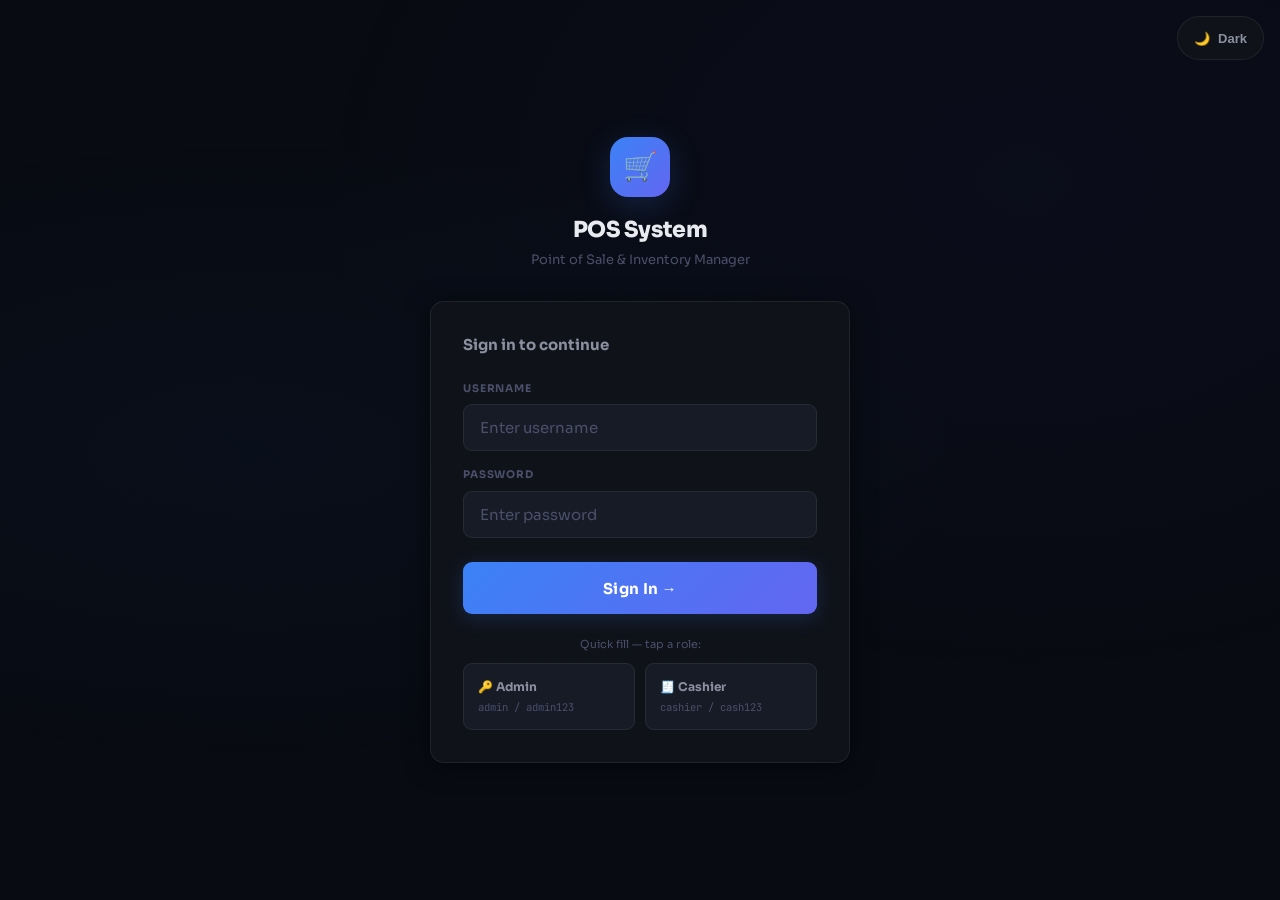
==== commit 1dbb2036: "Add files via upload" ====
--- a/index.html
+++ b/index.html
@@ -2,10 +2,9 @@
 <html lang="en">
 <head>
   <meta charset="UTF-8">
-  <meta name="viewport" content="width=device-width, initial-scale=1.0">
+  <meta name="viewport" content="width=device-width, initial-scale=1.0, viewport-fit=cover">
   <title>POS Login</title>
   <link rel="stylesheet" href="style.css">
-  <!-- Early theme: prevents flash on page load -->
   <script>
     (function(){
       const t = localStorage.getItem('pos_theme') || 'dark';
@@ -17,15 +16,15 @@
 
     body {
       display: flex; align-items: center; justify-content: center;
-      min-height: 100vh;
+      min-height: 100vh; padding: 16px;
     }
 
     .login-wrap {
-      width: 100%; max-width: 420px; padding: 20px;
+      width: 100%; max-width: 420px;
       animation: pageIn 0.4s cubic-bezier(0.4,0,0.2,1) both;
     }
 
-    .login-logo { text-align: center; margin-bottom: 36px; }
+    .login-logo { text-align: center; margin-bottom: 32px; }
 
     .login-logo .logo-box {
       width: 60px; height: 60px;
@@ -34,7 +33,6 @@
       display: flex; align-items: center; justify-content: center;
       font-size: 28px; margin: 0 auto 16px;
       box-shadow: 0 8px 32px var(--accent-glow);
-      transition: box-shadow var(--transition);
     }
 
     .login-logo h1 { font-size: 22px; font-weight: 800; letter-spacing: -0.02em; }
@@ -44,9 +42,7 @@
       background: var(--surface); border: 1px solid var(--border);
       border-radius: var(--radius); padding: 32px;
       box-shadow: var(--card-shadow);
-      transition: background var(--transition), border-color var(--transition), box-shadow var(--transition);
-    }
-
+    }
     .login-card h2 { font-size: 15px; font-weight: 700; margin-bottom: 24px; color: var(--text2); }
 
     .input-group { margin-bottom: 16px; }
@@ -54,17 +50,17 @@
       display: block; font-size: 10.5px; font-weight: 700;
       text-transform: uppercase; letter-spacing: 0.08em;
       color: var(--text3); margin-bottom: 8px;
-      transition: color var(--transition);
-    }
-    .input-group input { width: 100%; padding: 12px 16px; font-size: 14px; }
+    }
+    .input-group input { width: 100%; padding: 13px 16px; font-size: 15px; }
 
     .login-btn {
-      width: 100%; padding: 13px;
+      width: 100%; padding: 14px;
       background: linear-gradient(135deg, var(--accent), var(--accent2));
       color: white; border: none; border-radius: var(--radius-sm);
-      font-family: 'Sora', sans-serif; font-size: 14px; font-weight: 700;
+      font-family: 'Sora', sans-serif; font-size: 15px; font-weight: 700;
       cursor: pointer; margin-top: 8px; transition: all 0.2s;
       letter-spacing: 0.02em; box-shadow: 0 4px 20px var(--accent-glow);
+      min-height: 52px; touch-action: manipulation;
     }
     .login-btn:hover { filter: brightness(1.08); transform: translateY(-1px); box-shadow: 0 8px 28px var(--accent-glow); }
     .login-btn:active { transform: translateY(0); }
@@ -77,34 +73,44 @@
     }
     .login-error.show { display: block; }
 
-    .hint-label { font-size: 11px; color: var(--text3); text-align: center; margin-top: 20px; margin-bottom: 10px; }
+    .hint-label { font-size: 11px; color: var(--text3); text-align: center; margin-top: 22px; margin-bottom: 10px; }
 
     .hint-cards { display: grid; grid-template-columns: 1fr 1fr; gap: 10px; }
 
     .hint-card {
       background: var(--surface2); border: 1px solid var(--border);
-      border-radius: var(--radius-sm); padding: 12px; cursor: pointer;
+      border-radius: var(--radius-sm); padding: 14px; cursor: pointer;
       transition: border-color 0.18s, background 0.18s;
+      min-height: 60px; display: flex; flex-direction: column; justify-content: center;
     }
     .hint-card:hover { border-color: var(--accent); background: var(--accent-glow); }
     .hint-card .role-name { font-size: 12px; font-weight: 700; color: var(--text2); margin-bottom: 4px; }
     .hint-card .role-creds { font-family: 'JetBrains Mono', monospace; font-size: 10.5px; color: var(--text3); }
 
     .theme-toggle-login {
-      position: fixed; top: 20px; right: 20px;
+      position: fixed; top: 16px; right: 16px;
       display: flex; align-items: center; gap: 8px;
-      padding: 8px 14px;
+      padding: 9px 16px;
       background: var(--surface); border: 1px solid var(--border);
       border-radius: 99px; cursor: pointer;
       transition: all var(--transition);
       font-size: 13px; font-weight: 600; color: var(--text2);
+      min-height: 44px; z-index: 10;
     }
     .theme-toggle-login:hover { border-color: var(--accent); color: var(--accent); }
 
+    /* Mobile */
     @media (max-width: 480px) {
       .login-card { padding: 22px; }
-      .login-wrap { padding: 16px; }
-      .hint-cards { grid-template-columns: 1fr; }
+      .login-logo { margin-bottom: 24px; }
+    }
+
+    @media (max-height: 600px) and (orientation: landscape) {
+      body { align-items: flex-start; padding-top: 60px; }
+      .login-logo { margin-bottom: 16px; }
+      .login-logo .logo-box { width: 48px; height: 48px; font-size: 22px; margin-bottom: 10px; }
+      .login-logo h1 { font-size: 18px; }
+      .login-card { padding: 20px; }
     }
   </style>
 </head>
@@ -139,7 +145,7 @@
 
     <button class="login-btn" onclick="doLogin()">Sign In →</button>
 
-    <div class="hint-label">Quick fill — click a role:</div>
+    <div class="hint-label">Quick fill — tap a role:</div>
     <div class="hint-cards">
       <div class="hint-card" onclick="fillCreds('admin','admin123')">
         <div class="role-name">🔑 Admin</div>
@@ -155,7 +161,6 @@
 
 <script src="auth.js"></script>
 <script>
-  // Sync toggle UI on load
   (function() {
     const saved = localStorage.getItem('pos_theme') || 'dark';
     if (saved === 'light') document.body.classList.add('light');
@@ -175,7 +180,6 @@
     syncLoginToggle(isLight);
   }
 
-  // Redirect if already logged in
   const existing = authGetUser();
   if (existing) {
     window.location.href = existing.role === 'cashier' ? 'sell.html' : 'dashboard.html';
--- a/style.css
+++ b/style.css
@@ -1,11 +1,7 @@
 @import url('https://fonts.googleapis.com/css2?family=Sora:wght@300;400;500;600;700&family=JetBrains+Mono:wght@400;500&display=swap');
 
 /* ─── EARLY THEME FLASH PREVENTION ─── */
-html.light-early body,
-html.light-early {
-  background: #f0f2f7 !important;
-  color: #0f1219 !important;
-}
+html.light-early body, html.light-early { background: #f0f2f7 !important; color: #0f1219 !important; }
 
 /* ─── THEME TOKENS ─── */
 :root {
@@ -56,7 +52,7 @@
 }
 
 *, *::before, *::after { box-sizing: border-box; margin: 0; padding: 0; }
-html { scroll-behavior: smooth; }
+html { scroll-behavior: smooth; overflow-x: hidden; }
 
 body {
   font-family: 'Sora', sans-serif;
@@ -64,6 +60,8 @@
   color: var(--text);
   min-height: 100vh;
   line-height: 1.5;
+  overflow-x: hidden;
+  -webkit-tap-highlight-color: transparent;
   transition: background var(--transition), color var(--transition);
 }
 
@@ -87,13 +85,18 @@
 .sidebar-overlay {
   display: none;
   position: fixed; inset: 0;
-  background: rgba(0,0,0,0.55);
-  z-index: 99;
-  backdrop-filter: blur(3px);
+  background: rgba(0,0,0,0.6);
+  z-index: 200;
   opacity: 0;
   transition: opacity var(--transition);
-}
-.sidebar-overlay.active { opacity: 1; }
+  pointer-events: none;
+}
+.sidebar-overlay.active {
+  display: block;
+  opacity: 1;
+  backdrop-filter: blur(3px);
+  pointer-events: auto;
+}
 
 /* ─── SIDEBAR ─── */
 .sidebar {
@@ -105,7 +108,7 @@
   flex-direction: column;
   position: fixed;
   top: 0; left: 0; bottom: 0;
-  z-index: 100;
+  z-index: 300;
   transition: transform var(--transition), box-shadow var(--transition), background var(--transition), border-color var(--transition);
   will-change: transform;
 }
@@ -125,36 +128,36 @@
   display: flex; align-items: center; justify-content: center;
   font-size: 18px; flex-shrink: 0;
   box-shadow: 0 4px 16px var(--accent-glow);
-  transition: box-shadow var(--transition);
-}
-
-.sidebar-logo-text h2 { font-size: 14px; font-weight: 700; letter-spacing: 0.02em; color: var(--text); transition: color var(--transition); }
-.sidebar-logo-text p { font-size: 10.5px; color: var(--text3); font-family: 'JetBrains Mono', monospace; margin-top: 1px; transition: color var(--transition); }
+}
+
+.sidebar-logo-text h2 { font-size: 14px; font-weight: 700; letter-spacing: 0.02em; color: var(--text); }
+.sidebar-logo-text p { font-size: 10.5px; color: var(--text3); font-family: 'JetBrains Mono', monospace; margin-top: 1px; }
 
 .sidebar-nav {
   flex: 1; padding: 14px 10px;
   display: flex; flex-direction: column; gap: 2px;
   overflow-y: auto;
+  -webkit-overflow-scrolling: touch;
 }
 
 .nav-label {
   font-size: 9.5px; font-weight: 700;
   text-transform: uppercase; letter-spacing: 0.12em;
   color: var(--text3); padding: 10px 12px 5px;
-  transition: color var(--transition);
 }
 
 .nav-link {
   display: flex; align-items: center; gap: 10px;
-  padding: 10px 13px; border-radius: var(--radius-sm);
+  padding: 12px 13px; border-radius: var(--radius-sm);
   color: var(--text2); text-decoration: none;
   font-size: 13.5px; font-weight: 500;
-  transition: background var(--transition), color var(--transition), transform 0.15s;
+  transition: background var(--transition), color var(--transition);
   cursor: pointer; border: none; background: none;
   width: 100%; text-align: left; position: relative; overflow: hidden;
-}
-
-.nav-link .icon { font-size: 16px; flex-shrink: 0; transition: transform 0.2s; }
+  min-height: 48px;
+}
+
+.nav-link .icon { font-size: 16px; flex-shrink: 0; }
 
 .nav-link::before {
   content: ''; position: absolute;
@@ -166,14 +169,12 @@
 }
 
 .nav-link:hover { background: rgba(59,130,246,0.08); color: var(--text); }
-.nav-link:hover .icon { transform: translateX(1px); }
 .nav-link.active { background: rgba(59,130,246,0.12); color: var(--accent); font-weight: 600; }
 .nav-link.active::before { height: 60%; }
 
 .sidebar-footer {
   padding: 14px 10px;
   border-top: 1px solid var(--border);
-  transition: border-color var(--transition);
   flex-shrink: 0;
 }
 
@@ -181,16 +182,16 @@
 .theme-toggle-wrap {
   padding: 10px;
   border-bottom: 1px solid var(--border);
-  transition: border-color var(--transition);
   flex-shrink: 0;
 }
 
 .theme-toggle {
   display: flex; align-items: center; gap: 10px;
-  padding: 9px 13px; border-radius: var(--radius-sm);
+  padding: 10px 13px; border-radius: var(--radius-sm);
   cursor: pointer; border: 1px solid var(--border);
   background: var(--surface2); width: 100%;
   transition: all var(--transition);
+  min-height: 48px;
 }
 .theme-toggle:hover { border-color: var(--accent); background: var(--accent-glow); }
 
@@ -211,14 +212,13 @@
 body.light .toggle-track { background: var(--accent); border-color: var(--accent); }
 body.light .toggle-thumb { background: white; transform: translateX(16px); }
 
-.toggle-label { font-size: 12.5px; font-weight: 600; color: var(--text2); flex: 1; transition: color var(--transition); }
+.toggle-label { font-size: 12.5px; font-weight: 600; color: var(--text2); flex: 1; }
 .toggle-icon { font-size: 15px; }
 
 .user-badge {
   display: flex; align-items: center; gap: 10px;
   padding: 10px 12px; background: var(--surface2);
   border-radius: var(--radius-sm); border: 1px solid var(--border);
-  transition: all var(--transition);
 }
 
 .user-avatar {
@@ -235,8 +235,9 @@
 
 .logout-btn {
   background: none; border: none; color: var(--text3);
-  cursor: pointer; font-size: 16px; padding: 5px;
+  cursor: pointer; font-size: 16px; padding: 8px;
   border-radius: 6px; transition: color 0.2s, background 0.2s; flex-shrink: 0;
+  min-width: 36px; min-height: 36px; display: flex; align-items: center; justify-content: center;
 }
 .logout-btn:hover { color: var(--danger); background: rgba(239,68,68,0.1); }
 
@@ -253,27 +254,31 @@
   padding: 0 28px;
   height: var(--topbar-h);
   display: flex; align-items: center; justify-content: space-between;
-  position: sticky; top: 0; z-index: 50;
+  position: sticky; top: 0; z-index: 100;
   transition: background var(--transition), border-color var(--transition);
   backdrop-filter: blur(12px);
   background: color-mix(in srgb, var(--surface) 90%, transparent);
-}
-
-.topbar-left { display: flex; align-items: center; gap: 14px; }
+  gap: 12px;
+}
+
+.topbar-left { display: flex; align-items: center; gap: 12px; min-width: 0; flex: 1; }
+.topbar h1 { font-size: 17px; font-weight: 700; letter-spacing: -0.01em; white-space: nowrap; overflow: hidden; text-overflow: ellipsis; }
+.topbar-right { display: flex; align-items: center; gap: 10px; flex-shrink: 0; }
 
 /* ─── HAMBURGER ─── */
 .hamburger {
   display: none; flex-direction: column; gap: 5px;
-  cursor: pointer; padding: 8px; border-radius: var(--radius-sm);
+  cursor: pointer; padding: 10px; border-radius: var(--radius-sm);
   border: 1px solid var(--border); background: var(--surface2);
-  transition: all var(--transition);
+  transition: all var(--transition); flex-shrink: 0;
+  min-width: 44px; min-height: 44px; align-items: center; justify-content: center;
 }
 .hamburger:hover { border-color: var(--accent); background: var(--accent-glow); }
 
 .hamburger span {
   display: block; width: 18px; height: 2px;
   background: var(--text2); border-radius: 2px;
-  transition: transform 0.3s cubic-bezier(0.4,0,0.2,1), opacity 0.25s, background 0.2s;
+  transition: transform 0.3s cubic-bezier(0.4,0,0.2,1), opacity 0.25s;
   transform-origin: center;
 }
 
@@ -281,22 +286,20 @@
 .hamburger.open span:nth-child(2) { opacity: 0; transform: scaleX(0); }
 .hamburger.open span:nth-child(3) { transform: translateY(-7px) rotate(-45deg); background: var(--accent); }
 
-.topbar h1 { font-size: 17px; font-weight: 700; letter-spacing: -0.01em; white-space: nowrap; }
-
-.topbar-right { display: flex; align-items: center; gap: 12px; }
-
+/* ─── DATE PILL — always visible, adapts by breakpoint ─── */
 .topbar-meta {
   font-size: 11.5px; color: var(--text3);
   font-family: 'JetBrains Mono', monospace;
   background: var(--surface2); padding: 5px 12px;
   border-radius: 99px; border: 1px solid var(--border);
   white-space: nowrap;
+  /* Always visible — never hidden */
+  display: block;
 }
 
 /* ─── PAGE BODY ─── */
 .page-body {
-  padding: 28px;
-  flex: 1;
+  padding: 28px; flex: 1;
   animation: pageIn 0.35s cubic-bezier(0.4,0,0.2,1) both;
 }
 
@@ -310,12 +313,13 @@
   background: var(--surface); border: 1px solid var(--border);
   border-radius: var(--radius); padding: 24px;
   box-shadow: var(--card-shadow);
-  transition: background var(--transition), border-color var(--transition), box-shadow var(--transition);
-}
-
+  transition: background var(--transition), border-color var(--transition);
+}
+
+/* ─── STAT GRID ─── */
 .stat-grid {
   display: grid;
-  grid-template-columns: repeat(auto-fit, minmax(185px, 1fr));
+  grid-template-columns: repeat(auto-fit, minmax(180px, 1fr));
   gap: 14px; margin-bottom: 28px;
 }
 
@@ -326,7 +330,6 @@
   transition: transform 0.22s cubic-bezier(0.34,1.56,0.64,1), box-shadow 0.22s, background var(--transition), border-color var(--transition);
   animation: cardIn 0.4s cubic-bezier(0.4,0,0.2,1) both;
 }
-
 .stat-card:nth-child(1) { animation-delay: 0.05s; }
 .stat-card:nth-child(2) { animation-delay: 0.1s; }
 .stat-card:nth-child(3) { animation-delay: 0.15s; }
@@ -341,34 +344,20 @@
   content: ''; position: absolute; top: 0; left: 0; right: 0;
   height: 3px; transition: height 0.22s;
 }
-.stat-card::after {
-  content: ''; position: absolute; inset: 0; opacity: 0;
-  transition: opacity 0.22s; border-radius: inherit;
-}
-
 .stat-card.blue::before { background: linear-gradient(90deg, var(--accent), var(--accent2)); }
-.stat-card.blue::after { background: linear-gradient(135deg, rgba(59,130,246,0.04) 0%, transparent 60%); }
 .stat-card.green::before { background: linear-gradient(90deg, #10b981, #34d399); }
-.stat-card.green::after { background: linear-gradient(135deg, rgba(16,185,129,0.04) 0%, transparent 60%); }
 .stat-card.yellow::before { background: linear-gradient(90deg, #f59e0b, #fbbf24); }
-.stat-card.yellow::after { background: linear-gradient(135deg, rgba(245,158,11,0.04) 0%, transparent 60%); }
 .stat-card.red::before { background: linear-gradient(90deg, #ef4444, #f87171); }
-.stat-card.red::after { background: linear-gradient(135deg, rgba(239,68,68,0.04) 0%, transparent 60%); }
-
 .stat-card:hover { transform: translateY(-3px); box-shadow: 0 12px 36px rgba(0,0,0,0.35); }
-.stat-card:hover::before { height: 4px; }
-.stat-card:hover::after { opacity: 1; }
 
 .stat-label {
   font-size: 10.5px; font-weight: 700; text-transform: uppercase;
   letter-spacing: 0.1em; color: var(--text3); margin-bottom: 10px;
-  transition: color var(--transition);
 }
 .stat-value {
   font-size: 26px; font-weight: 700;
   font-family: 'JetBrains Mono', monospace;
   letter-spacing: -0.03em; color: var(--text);
-  transition: color var(--transition);
 }
 .stat-icon {
   position: absolute; top: 18px; right: 18px;
@@ -377,7 +366,7 @@
 }
 .stat-card:hover .stat-icon { opacity: 0.2; transform: scale(1.1) rotate(-5deg); }
 
-/* ─── INPUTS ─── */
+/* ─── INPUTS & NATIVE CALENDAR FIXES ─── */
 .form-row {
   display: flex; flex-wrap: wrap; gap: 10px;
   margin-bottom: 16px; align-items: flex-end;
@@ -386,15 +375,16 @@
 .form-group label {
   font-size: 10.5px; font-weight: 700; text-transform: uppercase;
   letter-spacing: 0.08em; color: var(--text3); white-space: nowrap;
-  transition: color var(--transition);
 }
 
 input, select {
   background: var(--surface2); border: 1px solid var(--border);
-  border-radius: var(--radius-sm); padding: 10px 14px;
+  border-radius: var(--radius-sm); padding: 11px 14px;
   color: var(--text); font-family: 'Sora', sans-serif;
-  font-size: 13.5px; outline: none; min-width: 0; width: 100%;
+  font-size: 14px; outline: none; min-width: 0; width: 100%;
   transition: border-color 0.18s, box-shadow 0.18s, background var(--transition), color var(--transition);
+  -webkit-appearance: none; appearance: none;
+  min-height: 44px;
 }
 input:focus, select:focus {
   border-color: var(--accent); box-shadow: 0 0 0 3px var(--accent-glow);
@@ -402,15 +392,28 @@
 input::placeholder { color: var(--text3); }
 select option { background: var(--surface2); color: var(--text); }
 
+input[type="date"] { position: relative; -webkit-appearance: none; appearance: none; }
+input[type="date"]::-webkit-calendar-picker-indicator {
+  position: absolute; right: 12px; top: 50%; transform: translateY(-50%);
+  font-size: 14px; width: 16px; height: 16px; cursor: pointer;
+  border-radius: 4px; padding: 2px;
+  filter: invert(0.7) sepia(1) cubic-bezier(0.4,0,0.2,1);
+  opacity: 0.85; transition: opacity 0.15s, filter 0.15s;
+}
+body.light input[type="date"]::-webkit-calendar-picker-indicator { filter: invert(0.2) sepia(0); opacity: 0.65; }
+input[type="date"]::-webkit-calendar-picker-indicator:hover { opacity: 1; }
+
 /* ─── BUTTONS ─── */
 .btn {
-  display: inline-flex; align-items: center; gap: 7px;
-  padding: 10px 18px; border: none; border-radius: var(--radius-sm);
+  display: inline-flex; align-items: center; justify-content: center; gap: 7px;
+  padding: 11px 18px; border: none; border-radius: var(--radius-sm);
   cursor: pointer; font-family: 'Sora', sans-serif;
   font-size: 13px; font-weight: 600;
   transition: all 0.18s cubic-bezier(0.4,0,0.2,1);
   white-space: nowrap; letter-spacing: 0.01em;
-  position: relative; overflow: hidden; flex-shrink: 0;
+  position: relative; overflow: hidden;
+  min-height: 44px; touch-action: manipulation;
+  -webkit-tap-highlight-color: transparent;
 }
 .btn::after { content: ''; position: absolute; inset: 0; background: rgba(255,255,255,0.1); opacity: 0; transition: opacity 0.15s; }
 .btn:active::after { opacity: 1; }
@@ -429,44 +432,38 @@
 .btn-ghost { background: var(--surface2); color: var(--text2); border: 1px solid var(--border); }
 .btn-ghost:hover { border-color: var(--accent); color: var(--accent); background: var(--accent-glow); }
 
-.btn-sm { padding: 6px 12px; font-size: 12px; gap: 5px; }
+.btn-sm { padding: 7px 13px; font-size: 12px; gap: 5px; min-height: 36px; }
 
 /* ─── TABLES ─── */
 .table-wrap {
   background: var(--surface); border: 1px solid var(--border);
   border-radius: var(--radius); overflow: hidden;
-  transition: background var(--transition), border-color var(--transition);
-}
-
-/* Horizontal scroll on small screens */
+}
 .table-scroll { overflow-x: auto; -webkit-overflow-scrolling: touch; }
 
-table { width: 100%; border-collapse: collapse; min-width: 500px; }
-
+table { width: 100%; border-collapse: collapse; min-width: 540px; }
 thead tr { background: var(--surface2); }
 th {
   padding: 12px 16px; font-size: 10px; font-weight: 700;
   text-transform: uppercase; letter-spacing: 0.1em; color: var(--text3);
   text-align: left; border-bottom: 1px solid var(--border); white-space: nowrap;
-  transition: color var(--transition), border-color var(--transition);
 }
 td {
-  padding: 11px 16px; font-size: 13.5px; color: var(--text2);
-  border-bottom: 1px solid var(--border); transition: color var(--transition);
-}
-td:last-child, th:last-child { border-right: none; }
+  padding: 12px 16px; font-size: 13.5px; color: var(--text2);
+  border-bottom: 1px solid var(--border);
+}
 tr:last-child td { border-bottom: none; }
 tbody tr { transition: background var(--transition); }
 tbody tr:hover { background: rgba(59,130,246,0.04); }
-
 .low-stock td { color: var(--warn); }
-.low-stock { background: rgba(245,158,11,0.04) !important; }
+.low-stock { background: rgba(245,158,11,0.03) !important; }
 
 /* ─── BADGES ─── */
 .badge {
   display: inline-flex; align-items: center;
   padding: 3px 9px; border-radius: 99px;
   font-size: 10.5px; font-weight: 700; letter-spacing: 0.03em;
+  white-space: nowrap;
 }
 .badge-blue { background: rgba(59,130,246,0.12); color: var(--accent); }
 .badge-green { background: rgba(16,185,129,0.12); color: var(--success); }
@@ -478,16 +475,12 @@
   font-size: 11px; font-weight: 700; text-transform: uppercase;
   letter-spacing: 0.1em; color: var(--text3); margin-bottom: 14px;
   display: flex; align-items: center; gap: 10px;
-  transition: color var(--transition);
-}
-.section-title::after {
-  content: ''; flex: 1; height: 1px; background: var(--border);
-  transition: background var(--transition);
-}
+}
+.section-title::after { content: ''; flex: 1; height: 1px; background: var(--border); }
 
 /* ─── TOAST ─── */
 #toast {
-  position: fixed; bottom: 28px; right: 28px;
+  position: fixed; bottom: 24px; right: 24px;
   background: var(--surface); border: 1px solid var(--border);
   border-radius: var(--radius-sm); padding: 13px 18px;
   font-size: 13px; font-weight: 500; color: var(--text);
@@ -496,21 +489,17 @@
   pointer-events: none; opacity: 0;
   transform: translateY(12px) scale(0.96);
   transition: opacity 0.22s, transform 0.28s cubic-bezier(0.34,1.56,0.64,1);
-  max-width: 340px;
+  max-width: 320px;
 }
 #toast.show { opacity: 1; transform: translateY(0) scale(1); pointer-events: auto; }
-.toast-icon {
-  width: 20px; height: 20px; border-radius: 50%;
-  display: flex; align-items: center; justify-content: center;
-  font-size: 11px; flex-shrink: 0; font-weight: 700;
-}
+.toast-icon { width: 20px; height: 20px; border-radius: 50%; display: flex; align-items: center; justify-content: center; font-size: 11px; flex-shrink: 0; font-weight: 700; }
 #toast.success { border-color: var(--success); }
 #toast.success .toast-icon { background: rgba(16,185,129,0.15); color: var(--success); }
 #toast.error { border-color: var(--danger); }
 #toast.error .toast-icon { background: rgba(239,68,68,0.15); color: var(--danger); }
 
 /* ─── EMPTY STATE ─── */
-.empty-state { text-align: center; padding: 52px 24px; color: var(--text3); }
+.empty-state { text-align: center; padding: 48px 24px; color: var(--text3); }
 .empty-state .empty-icon { font-size: 38px; margin-bottom: 12px; opacity: 0.6; }
 .empty-state p { font-size: 13px; font-weight: 500; }
 
@@ -520,7 +509,7 @@
   display: flex; align-items: center; justify-content: center;
   z-index: 1000; backdrop-filter: blur(6px);
   opacity: 0; pointer-events: none; transition: opacity 0.22s;
-  padding: 20px;
+  padding: 16px;
 }
 .modal-overlay.open { opacity: 1; pointer-events: all; }
 
@@ -530,7 +519,7 @@
   width: 100%; max-width: 480px;
   box-shadow: 0 32px 80px rgba(0,0,0,0.5);
   transform: scale(0.93) translateY(12px);
-  transition: transform 0.28s cubic-bezier(0.34,1.56,0.64,1), background var(--transition);
+  transition: transform 0.28s cubic-bezier(0.34,1.56,0.64,1);
   max-height: 90vh; overflow-y: auto;
 }
 .modal-overlay.open .modal { transform: scale(1) translateY(0); }
@@ -542,185 +531,237 @@
   background: var(--surface2); border: 1px solid var(--border);
   border-radius: var(--radius); padding: 18px;
   font-family: 'JetBrains Mono', monospace; font-size: 12.5px;
-  transition: background var(--transition), border-color var(--transition);
 }
 .receipt-card hr { border: none; border-top: 1px dashed var(--border); margin: 12px 0; }
 .receipt-row { display: flex; justify-content: space-between; margin-bottom: 6px; gap: 12px; }
 .receipt-row span:first-child { flex: 1; min-width: 0; overflow: hidden; text-overflow: ellipsis; white-space: nowrap; }
 .receipt-total { font-size: 15px; font-weight: 700; color: var(--success); }
 
-/* ─── SELL PAGE LAYOUT ─── */
-.sell-layout {
-  display: grid;
-  grid-template-columns: 1fr 340px;
-  gap: 20px;
-  align-items: start;
-}
-
-.cart-panel {
-  background: var(--surface); border: 1px solid var(--border);
-  border-radius: var(--radius);
-  position: sticky; top: calc(var(--topbar-h) + 20px);
-  transition: background var(--transition), border-color var(--transition);
-  box-shadow: var(--card-shadow);
-}
-
-.cart-header {
-  padding: 16px 20px; border-bottom: 1px solid var(--border);
-  display: flex; align-items: center; justify-content: space-between;
-  transition: border-color var(--transition);
-}
-.cart-header h3 { font-size: 14px; font-weight: 700; }
-
-.cart-items {
-  padding: 10px; min-height: 200px; max-height: 360px; overflow-y: auto;
-}
-
-.cart-item {
-  display: flex; align-items: center; justify-content: space-between;
-  padding: 10px; border-radius: var(--radius-sm);
-  transition: background var(--transition);
-  animation: cartItemIn 0.22s cubic-bezier(0.4,0,0.2,1) both;
-  gap: 8px;
-}
-@keyframes cartItemIn {
-  from { opacity: 0; transform: translateX(8px); }
-  to { opacity: 1; transform: translateX(0); }
-}
-.cart-item:hover { background: var(--surface2); }
-.cart-item-name { font-size: 13px; font-weight: 600; color: var(--text); }
-.cart-item-qty { font-size: 11.5px; color: var(--text3); margin-top: 1px; }
-.cart-item-price { font-family: 'JetBrains Mono', monospace; font-size: 13.5px; color: var(--success); white-space: nowrap; }
-.cart-item-remove {
-  background: none; border: none; color: var(--text3);
-  cursor: pointer; padding: 5px; border-radius: 5px;
-  font-size: 12px; transition: color 0.15s, background 0.15s; line-height: 1; flex-shrink: 0;
-}
-.cart-item-remove:hover { color: var(--danger); background: rgba(239,68,68,0.1); }
-
-.cart-footer {
-  padding: 14px 20px; border-top: 1px solid var(--border);
-  transition: border-color var(--transition);
-}
-.cart-total-row { display: flex; justify-content: space-between; align-items: center; margin-bottom: 14px; }
-.cart-total-label { font-size: 11px; color: var(--text3); font-weight: 700; text-transform: uppercase; letter-spacing: 0.08em; }
-.cart-total-value { font-size: 22px; font-weight: 700; font-family: 'JetBrains Mono', monospace; color: var(--success); }
-
 /* ─── FILTER BAR ─── */
 .filter-bar {
   display: flex; gap: 10px; flex-wrap: wrap;
   margin-bottom: 18px; align-items: flex-end;
 }
-.filter-bar input, .filter-bar select { flex: 1 1 160px; min-width: 120px; max-width: 260px; }
-
-/* ─── RESPONSIVE: Tablet Landscape (769px–1024px) ─── */
-@media (min-width: 769px) and (max-width: 1024px) {
-  :root { --sidebar-w: 200px; }
-
-  .page-body { padding: 20px; }
-
-  .sell-layout { grid-template-columns: 1fr 290px; }
+.filter-bar input, .filter-bar select { flex: 1 1 150px; min-width: 120px; }
+.filter-bar .btn { flex-shrink: 0; }
+.filter-bar .form-group { flex: 1 1 140px; min-width: 120px; }
+
+/* ─── RECEIPT MODAL (sell page) ─── */
+.receipt-modal {
+  display: none; position: fixed; inset: 0;
+  background: rgba(0,0,0,0.65); z-index: 1000;
+  align-items: center; justify-content: center;
+  backdrop-filter: blur(6px); padding: 16px;
+}
+.receipt-modal.open { display: flex; }
+
+.receipt-box {
+  background: var(--surface); border: 1px solid var(--border);
+  border-radius: var(--radius); padding: 28px;
+  width: 100%; max-width: 400px;
+  box-shadow: 0 32px 80px rgba(0,0,0,0.6);
+  animation: modalPop 0.28s cubic-bezier(0.34,1.56,0.64,1) both;
+  max-height: 90vh; overflow-y: auto;
+}
+@keyframes modalPop {
+  from { opacity: 0; transform: scale(0.9) translateY(16px); }
+  to { opacity: 1; transform: scale(1) translateY(0); }
+}
+.receipt-box h3 { text-align: center; font-size: 17px; margin-bottom: 4px; }
+.receipt-box .receipt-sub {
+  text-align: center; font-size: 11px;
+  color: var(--text3); margin-bottom: 20px;
+  font-family: 'JetBrains Mono', monospace;
+}
+
+/* ─── INVENTORY ADD GRID ─── */
+.list-add-grid {
+  display: grid;
+  grid-template-columns: 2fr 100px 120px 140px auto;
+  gap: 10px;
+  align-items: flex-end;
+}
+
+/* ═══════════════════════════════════════════════════════════
+   RESPONSIVE — TABLET LANDSCAPE (900px–1200px)
+   Matches reference: sidebar visible, date top-right, 2-col sell
+═══════════════════════════════════════════════════════════ */
+@media (max-width: 1200px) and (min-width: 901px) {
+  :root { --sidebar-w: 210px; }
 
   .stat-grid { grid-template-columns: repeat(2, 1fr); }
-
-  .topbar { padding: 0 20px; }
-
   .stat-value { font-size: 22px; }
-
-  .cart-drag-handle { display: none; }
-}
-
-/* ─── RESPONSIVE: Mobile & Tablet Portrait (≤768px) ─── */
-@media (max-width: 768px) {
+  .page-body { padding: 22px; }
+  .topbar { padding: 0 22px; }
+  .topbar-meta { font-size: 11px; padding: 5px 10px; }
+  .list-add-grid { grid-template-columns: 1fr 1fr; }
+  .list-add-grid .btn { grid-column: 1 / -1; }
+}
+
+/* ═══════════════════════════════════════════════════════════
+   RESPONSIVE — TABLET PORTRAIT (768px–900px)
+   Matches reference: sidebar slides in, date pill always shown
+   Sell page: products stacked above cart (like screenshot)
+═══════════════════════════════════════════════════════════ */
+@media (max-width: 900px) {
   .sidebar {
     transform: translateX(-100%);
     box-shadow: none;
+    z-index: 300;
   }
   .sidebar.mobile-open {
     transform: translateX(0);
-    box-shadow: 4px 0 40px rgba(0,0,0,0.4);
+    box-shadow: 6px 0 40px rgba(0,0,0,0.5);
   }
-
-  .sidebar-overlay { display: block; }
+  /* sidebar-overlay pointer-events controlled by .active class */
   .main-content { margin-left: 0; }
   .hamburger { display: flex; }
-  .topbar-meta { display: none; }
-  .topbar { padding: 0 16px; }
-
-  .page-body { padding: 16px; }
-
-  /* Stats: 2 columns on tablet portrait */
-  .stat-grid { grid-template-columns: 1fr 1fr; gap: 10px; margin-bottom: 20px; }
+  .topbar { padding: 0 16px; height: 60px; }
+  /* Date always visible — smaller pill on tablet */
+  .topbar-meta { font-size: 10.5px; padding: 4px 10px; }
+  .page-body { padding: 18px; }
+
+  .stat-grid { grid-template-columns: repeat(3, 1fr); gap: 12px; margin-bottom: 20px; }
   .stat-value { font-size: 20px; }
-  .stat-label { font-size: 10px; }
-
-  /* Tables scroll horizontally */
-  .table-wrap { overflow-x: auto; -webkit-overflow-scrolling: touch; border-radius: var(--radius); }
-  table { min-width: 520px; }
-
-  /* Filter bar stacks on small screens */
-  .filter-bar { gap: 8px; }
-  .filter-bar input, .filter-bar select { flex: 1 1 140px; max-width: 100%; }
-
-  /* Card padding tighter */
-  .card { padding: 16px; }
-
-  /* Sell page: cart becomes bottom drawer */
-  .sell-layout { grid-template-columns: 1fr; }
-
-  .cart-panel {
-    position: fixed; bottom: 0; left: 0; right: 0;
-    border-radius: var(--radius) var(--radius) 0 0;
-    z-index: 80;
-    transform: translateY(calc(100% - 68px));
-    transition: transform 0.32s cubic-bezier(0.4,0,0.2,1);
-    box-shadow: 0 -4px 32px rgba(0,0,0,0.3);
-    max-height: 85vh;
-    overflow: hidden;
-    display: flex;
-    flex-direction: column;
+
+  /* Tablet sell: cart visible as sidebar */
+
+  .list-add-grid { grid-template-columns: 1fr 1fr; }
+  .list-add-grid .btn { grid-column: 1 / -1; }
+  .filter-bar input, .filter-bar select { flex: 1 1 140px; }
+  .modal { padding: 22px; }
+}
+
+/* ═══════════════════════════════════════════════════════════
+   RESPONSIVE — TABLET PORTRAIT SMALL (600px–768px)
+   Sell: stacked layout, cart as bottom sheet
+═══════════════════════════════════════════════════════════ */
+@media (max-width: 768px) {
+  .stat-grid { grid-template-columns: repeat(2, 1fr); gap: 10px; }
+  .stat-value { font-size: 19px; }
+
+  /* Cart: handled in sell.html styles */
+}
+
+/* ═══════════════════════════════════════════════════════════
+   RESPONSIVE — MOBILE PORTRAIT (≤600px)
+   Matches screenshot: hamburger | title | date-pill in one row
+   Cart fixed as bottom drawer
+═══════════════════════════════════════════════════════════ */
+@media (max-width: 600px) {
+  :root { --topbar-h: 56px; }
+
+  .topbar {
+    height: 56px;
+    padding: 0 12px;
+    gap: 8px;
   }
-  .cart-panel.cart-expanded { transform: translateY(0); }
-  .cart-drag-handle {
-    width: 40px; height: 4px; background: var(--border);
-    border-radius: 99px; margin: 10px auto 0; cursor: pointer; flex-shrink: 0;
+  /* Title shrinks to make room for date pill */
+  .topbar h1 { font-size: 15px; }
+
+  /* Date pill: compact but always visible */
+  .topbar-meta {
+    font-size: 10px;
+    padding: 4px 8px;
+    border-radius: 99px;
+    /* Shorten text via JS if needed, but always rendered */
   }
-  .cart-items { max-height: 38vh; flex: 1; }
-  .main-content { padding-bottom: 80px; }
-
-  /* Modals full-width on mobile */
-  .modal { padding: 20px; margin: 0; max-height: 85vh; }
-  .modal-actions { justify-content: stretch; }
-  .modal-actions .btn { flex: 1; justify-content: center; }
-
-  /* Toast full width */
-  #toast { bottom: 80px; right: 12px; left: 12px; max-width: none; }
-
-  /* Form rows stack */
+
+  .page-body { padding: 12px; }
+
+  .stat-grid { grid-template-columns: repeat(2, 1fr); gap: 10px; margin-bottom: 14px; }
+  .stat-card { padding: 14px; }
+  .stat-value { font-size: 18px; }
+  .stat-label { font-size: 9.5px; margin-bottom: 6px; }
+  .stat-icon { font-size: 18px; top: 12px; right: 12px; }
+  .card { padding: 14px; }
+
+  .table-wrap { border-radius: 12px; }
+  .table-scroll { overflow-x: auto; -webkit-overflow-scrolling: touch; }
+  table { min-width: 360px; }
+  th, td { padding: 8px 8px; font-size: 11.5px; }
+
+  /* Filter bar: search and category in same row on mobile */
+  .filter-bar { flex-direction: row; align-items: stretch; gap: 8px; flex-wrap: nowrap; }
+  .filter-bar input { flex: 1 1 0; min-width: 0; }
+  .filter-bar select { flex: 0 0 auto; width: auto; min-width: 110px; }
+  .filter-bar .form-group { flex: 1 1 0; min-width: 0; }
+  .filter-bar .btn { width: 100%; }
+
   .form-row { flex-direction: column; }
   .form-row .form-group { width: 100%; }
-  .form-row input, .form-row select { width: 100% !important; }
-
-  /* List page add-product grid */
-  .list-add-grid { grid-template-columns: 1fr 1fr !important; }
-}
-
-/* ─── RESPONSIVE: Small Mobile (≤480px) ─── */
-@media (max-width: 480px) {
-  .stat-grid { grid-template-columns: 1fr; }
-  .stat-value { font-size: 22px; }
-
-  table { min-width: 440px; }
-
+  .list-add-grid { grid-template-columns: 1fr; }
+  .list-add-grid .btn { grid-column: auto; width: 100%; }
+
+  /* Modal: slides up from bottom */
+  .modal-overlay { padding: 0; align-items: flex-end; }
+  .modal {
+    padding: 20px; border-radius: var(--radius) var(--radius) 0 0;
+    max-height: 92vh; margin: 0; max-width: 100%;
+    transform: translateY(100%);
+  }
+  .modal-overlay.open .modal { transform: translateY(0); }
+  .modal-actions { flex-direction: column; }
+  .modal-actions .btn { width: 100%; }
+
+  .receipt-modal { padding: 0; align-items: flex-end; }
+  .receipt-box { padding: 20px; border-radius: var(--radius) var(--radius) 0 0; max-width: 100%; }
+
+  /* Cart drawer styles handled in sell.html */
+
+  #toast { bottom: 16px; right: 12px; left: 12px; max-width: none; }
+
+  .btn { padding: 10px 14px; font-size: 13px; }
+  .btn-sm { padding: 6px 8px; font-size: 11px; min-height: 32px; }
+  .section-title { font-size: 10px; }
+}
+
+/* ═══════════════════════════════════════════════════════════
+   RESPONSIVE — VERY SMALL MOBILE (≤400px)
+═══════════════════════════════════════════════════════════ */
+@media (max-width: 400px) {
+  .page-body { padding: 10px; }
+  .topbar { padding: 0 10px; gap: 6px; }
+  .topbar h1 { font-size: 14px; }
+  /* Date pill: hide label text, keep it very compact */
+  .topbar-meta { font-size: 9.5px; padding: 3px 7px; }
+  .stat-grid { grid-template-columns: repeat(2, 1fr); gap: 8px; }
+  .stat-value { font-size: 17px; }
+  .stat-card { padding: 12px; }
+  table { min-width: 380px; }
+  th, td { padding: 8px 10px; font-size: 11.5px; }
+}
+
+/* ═══════════════════════════════════════════════════════════
+   LANDSCAPE PHONE — short viewport
+   Matches reference landscape screenshot: tight topbar,
+   sell layout side-by-side, date always visible
+═══════════════════════════════════════════════════════════ */
+@media (max-height: 520px) and (orientation: landscape) {
+  :root { --topbar-h: 48px; }
+  .topbar { height: 48px; padding: 0 14px; gap: 10px; }
   .topbar h1 { font-size: 15px; }
-
-  .btn { padding: 9px 14px; font-size: 12.5px; }
-  .btn-sm { padding: 5px 10px; font-size: 11.5px; }
-
-  /* Filter bar full width inputs */
-  .filter-bar input, .filter-bar select { flex: 1 1 100%; max-width: 100%; }
-
-  .list-add-grid { grid-template-columns: 1fr !important; }
+  .topbar-meta { font-size: 10px; padding: 3px 9px; }
+  .page-body { padding: 10px 14px; }
+
+  .stat-grid { grid-template-columns: repeat(3, 1fr); gap: 8px; margin-bottom: 10px; }
+  .stat-card { padding: 10px 12px; }
+  .stat-value { font-size: 16px; }
+  .stat-label { margin-bottom: 3px; font-size: 9px; }
+  .stat-icon { font-size: 16px; top: 8px; right: 10px; }
+
+  /* Cart layout handled in sell.html styles */
+
+  #toast { bottom: 10px; right: 12px; left: auto; max-width: 280px; }
+  .modal-overlay { align-items: center; }
+  .modal { border-radius: var(--radius); max-height: 95vh; transform: scale(0.93) translateY(12px); }
+  .modal-overlay.open .modal { transform: scale(1) translateY(0); }
+  .receipt-modal { align-items: center; padding: 12px; }
+  .receipt-box { border-radius: var(--radius); }
+
+  /* Sidebar slimmer in landscape */
+  .sidebar { width: 190px; }
+  :root { --sidebar-w: 190px; }
 }
 
 /* ─── PRINT ─── */
@@ -729,3 +770,357 @@
   .main-content { margin-left: 0; }
   .page-body { padding: 10px; }
 }
+
+/* ─── PRINT ─── */
+@media print {
+  .sidebar, .topbar, .hamburger, .sidebar-overlay, .cart-panel { display: none !important; }
+  .main-content { margin-left: 0; }
+  .page-body { padding: 10px; }
+}
+
+/* ─── CART FAB (floating action button for mobile/landscape) ─── */
+/* Cart overlay backdrop for landscape */
+.cart-overlay {
+  display: none;
+  position: fixed; inset: 0;
+  z-index: 250;
+  background: rgba(0,0,0,0.4);
+}
+.cart-overlay.active { display: block; }
+
+
+/* ===========================
+   CART SYSTEM
+=========================== */
+
+.cart-panel{
+    width:300px;
+    flex-shrink:0;
+
+    background:var(--surface);
+
+    border-left:1px solid var(--border);
+
+    display:flex;
+    flex-direction:column;
+
+    height:100%;
+
+    overflow:hidden;
+
+    transition:
+        transform .3s cubic-bezier(.4,0,.2,1),
+        box-shadow .25s;
+}
+
+/* HEADER */
+
+.cart-header{
+    display:flex;
+
+    align-items:center;
+
+    justify-content:space-between;
+
+    padding:14px 16px;
+
+    border-bottom:1px solid var(--border);
+
+    flex-shrink:0;
+}
+
+.cart-header h3{
+    margin:0;
+
+    font-size:14px;
+
+    font-weight:700;
+}
+
+/* TOTAL */
+
+.cart-top-action{
+
+    padding:12px 16px;
+
+    border-bottom:1px solid var(--border);
+
+    background:var(--surface);
+
+    flex-shrink:0;
+
+}
+
+.cart-total-row{
+
+    display:flex;
+
+    justify-content:space-between;
+
+    align-items:center;
+
+    margin-bottom:10px;
+
+}
+
+.cart-total-label{
+
+    font-size:11px;
+
+    font-weight:700;
+
+    color:var(--text3);
+
+    text-transform:uppercase;
+
+    letter-spacing:.08em;
+
+}
+
+.cart-total-value{
+
+    font-size:22px;
+
+    font-weight:700;
+
+    color:var(--success);
+
+    font-family:'JetBrains Mono',monospace;
+
+}
+
+/* ITEMS */
+
+.cart-items{
+
+    flex:1;
+
+    overflow-y:auto;
+
+    padding:10px;
+
+}
+
+.cart-item{
+
+    display:flex;
+
+    align-items:center;
+
+    gap:10px;
+
+    padding:10px;
+
+    margin-bottom:8px;
+
+    border-radius:8px;
+
+    background:var(--surface2);
+
+}
+
+.cart-item-name{
+
+    font-size:13px;
+
+    font-weight:600;
+
+    color:var(--text);
+
+}
+
+.cart-item-qty{
+
+    font-size:11px;
+
+    color:var(--text3);
+
+    margin-top:3px;
+
+}
+
+.cart-item-price{
+
+    font-size:13px;
+
+    color:var(--success);
+
+    white-space:nowrap;
+
+    font-family:'JetBrains Mono',monospace;
+
+}
+
+.cart-item-remove{
+
+    border:none;
+
+    background:none;
+
+    cursor:pointer;
+
+    font-size:14px;
+
+    color:var(--text3);
+
+}
+
+.cart-item-remove:hover{
+
+    color:var(--danger);
+
+}
+
+/* OVERLAY */
+
+.cart-overlay{
+
+    position:fixed;
+
+    inset:0;
+
+    background:rgba(0,0,0,.55);
+
+    z-index:145;
+
+    opacity:0;
+
+    visibility:hidden;
+
+    transition:.25s;
+
+}
+
+.cart-overlay.active{
+
+    opacity:1;
+
+    visibility:visible;
+
+}
+
+/* FAB */
+
+.cart-toggle-btn{
+
+    display:none;
+
+    position:fixed;
+
+    right:20px;
+
+    bottom:24px;
+
+    z-index:140;
+
+    border:none;
+
+    cursor:pointer;
+
+    color:#fff;
+
+    background:var(--success);
+
+    border-radius:999px;
+
+    padding:13px 20px;
+
+    font-weight:700;
+
+    box-shadow:0 4px 20px rgba(0,0,0,.35);
+
+}
+
+.cart-toggle-btn .cnt{
+
+    background:rgba(255,255,255,.25);
+
+    border-radius:999px;
+
+    padding:2px 8px;
+
+}
+
+/* CLOSE BUTTON */
+
+.cart-close-btn{
+
+    display:none;
+
+    border:none;
+
+    background:none;
+
+    cursor:pointer;
+
+    font-size:20px;
+
+    color:var(--text3);
+
+}
+
+.cart-close-btn:hover{
+
+    color:var(--text);
+
+}
+
+/* TABLET */
+
+@media (max-width:900px){
+
+    .cart-panel{
+
+        width:260px;
+
+    }
+
+}
+
+/* MOBILE */
+
+@media (max-width:640px){
+
+    .cart-toggle-btn{
+
+        display:flex;
+
+        align-items:center;
+
+        gap:8px;
+
+    }
+
+    .cart-close-btn{
+
+        display:block;
+
+    }
+
+    .cart-panel{
+
+        position:fixed;
+
+        top:0;
+
+        right:0;
+
+        bottom:0;
+
+        width:min(300px,88vw);
+
+        z-index:150;
+
+        transform:translateX(100%);
+
+        box-shadow:-5px 0 30px rgba(0,0,0,.35);
+
+    }
+
+    .cart-panel.cart-open{
+
+        transform:translateX(0);
+
+    }
+
+}
